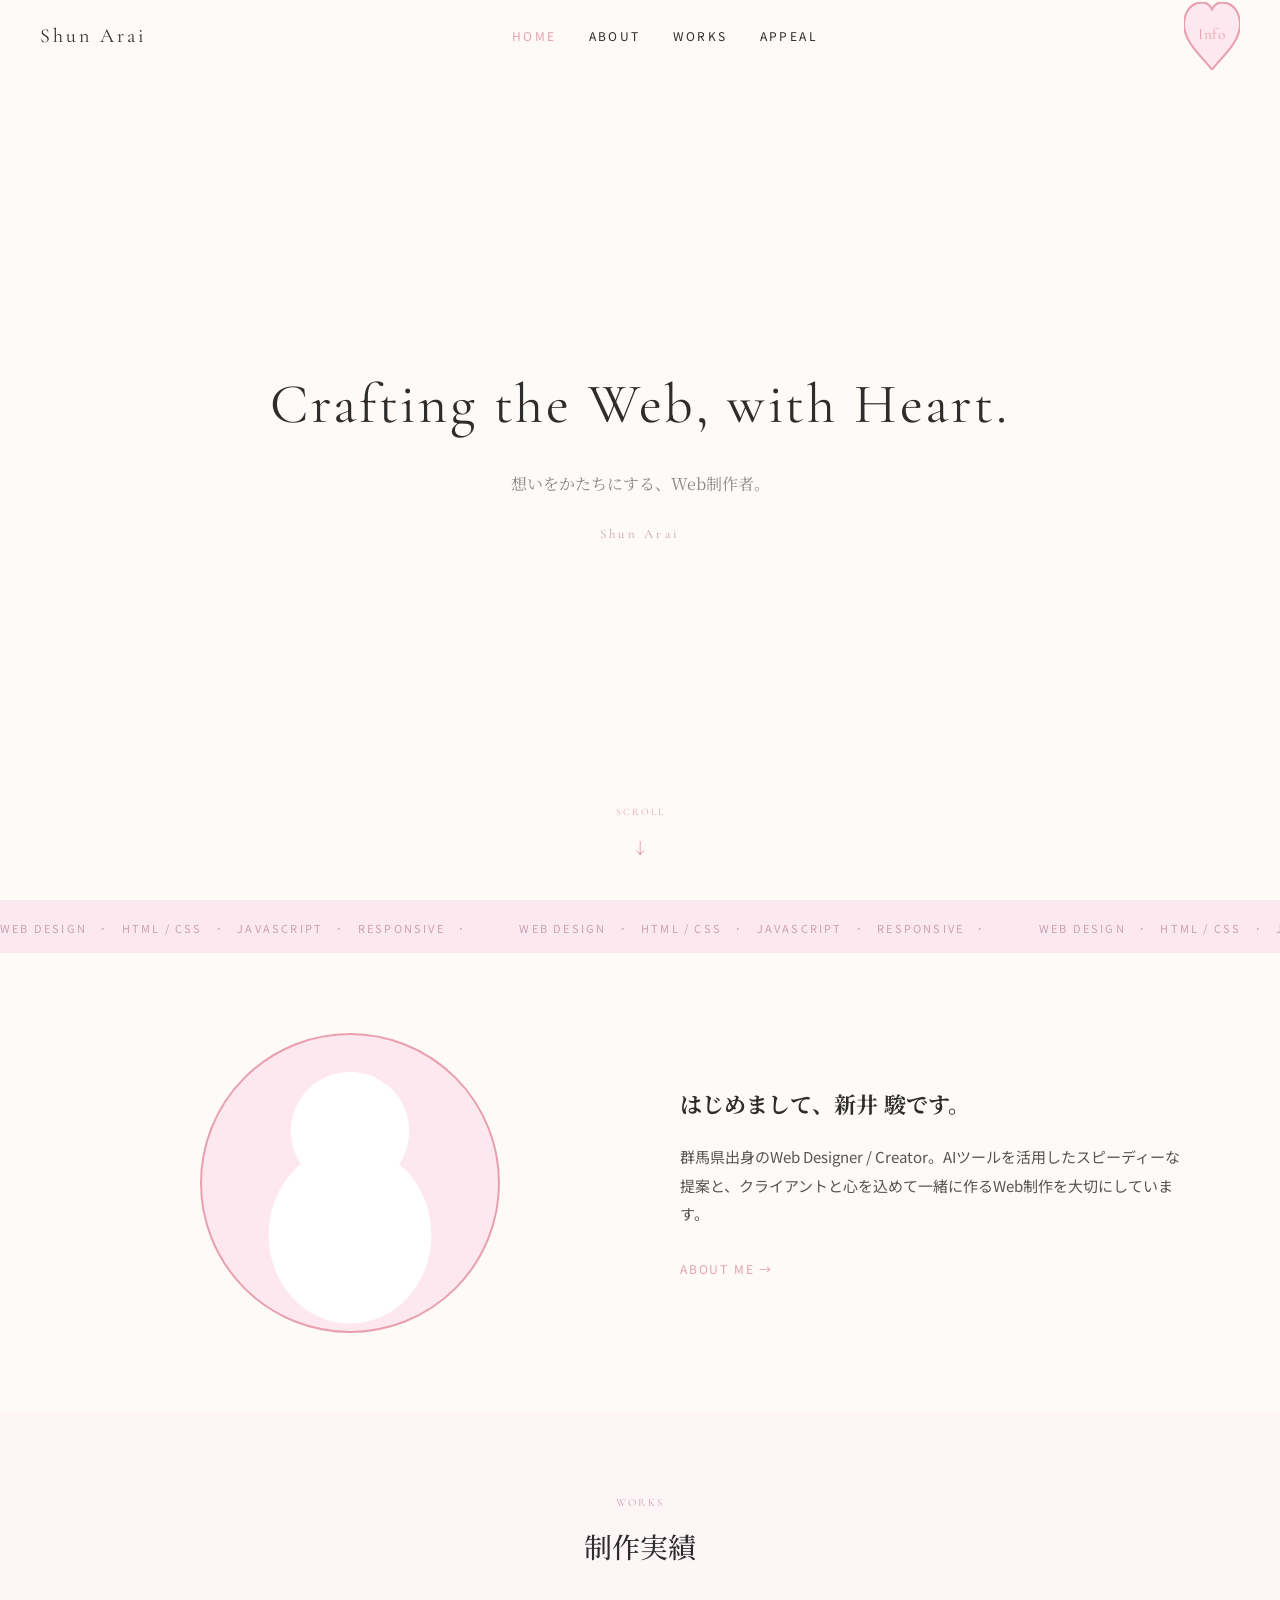
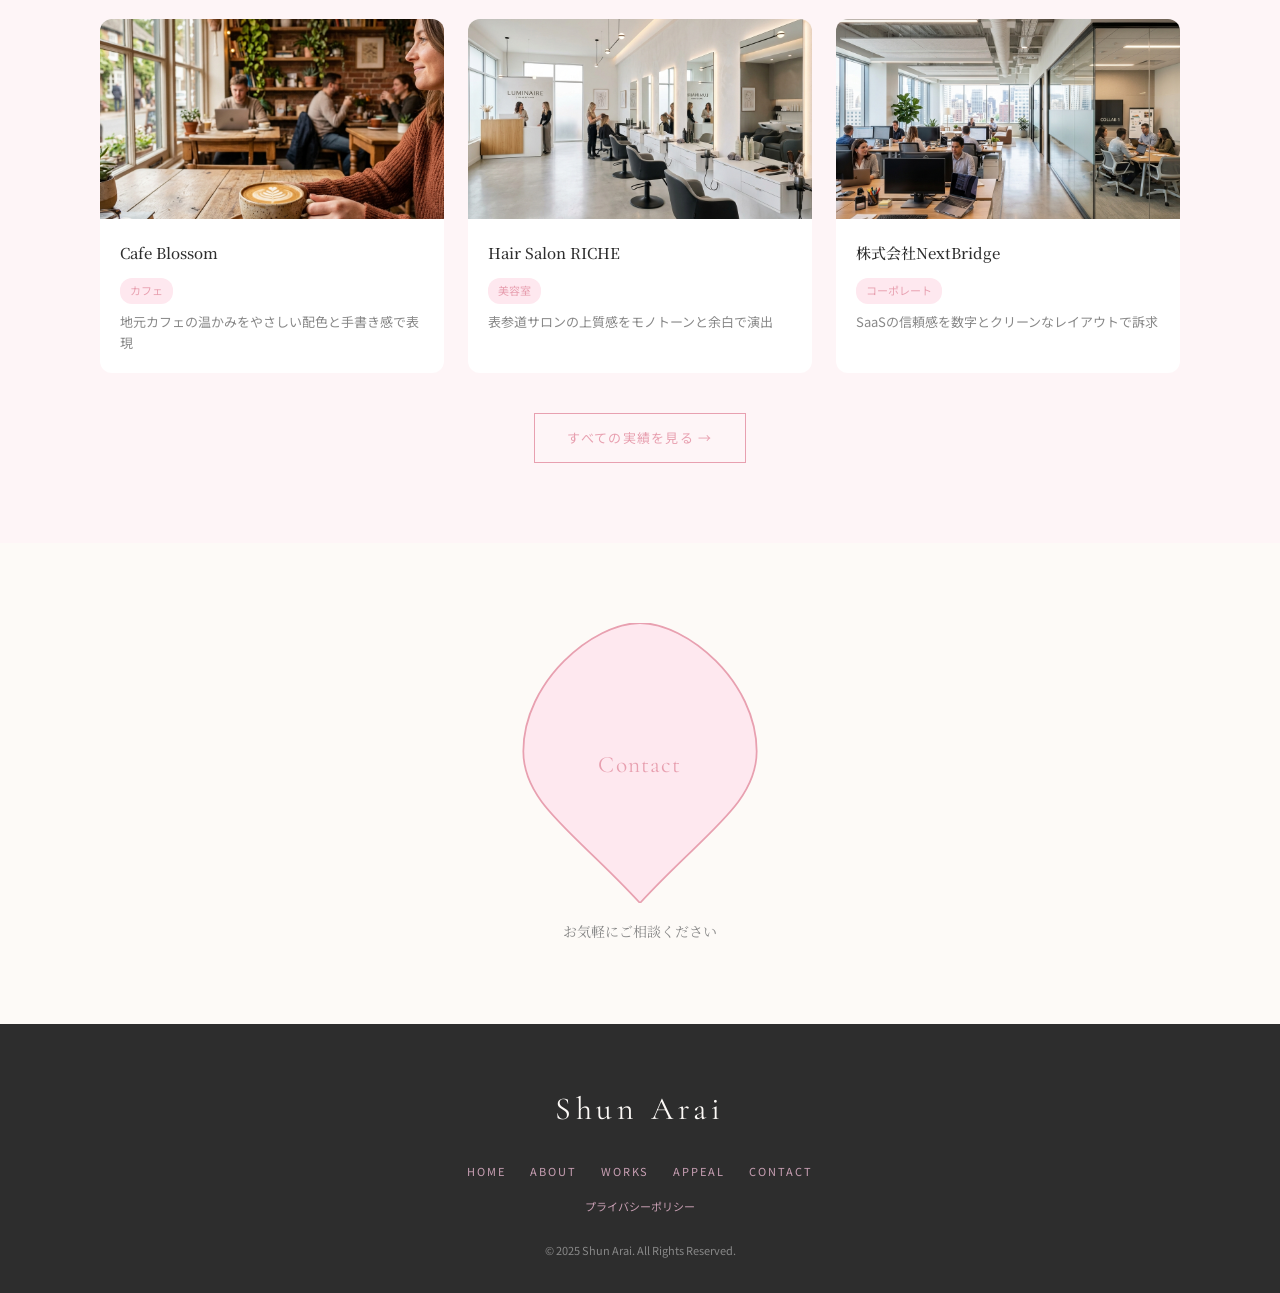
==== index.html @ b7d4d01d "Initial commit for Portfolio" ====
<!DOCTYPE html>
<html lang="ja">
<head>
  <meta charset="UTF-8">
  <meta name="viewport" content="width=device-width, initial-scale=1.0">
  <meta name="description" content="新井 駿（Shun Arai）のポートフォリオサイト。AIツールを活用したスピーディーなWeb制作で、想いをかたちにします。">
  <title>Shun Arai | Web Designer & Creator</title>
  <link rel="stylesheet" href="style.css">
</head>
<body>
  <!-- ページ遷移オーバーレイ -->
  <div class="page-transition-overlay" id="page-transition"></div>

  <!-- ========== ヘッダー ========== -->
  <header class="header" id="header">
    <a href="index.html" class="header-logo">Shun Arai</a>
    <nav class="header-nav">
      <a href="index.html" class="is-active">HOME</a>
      <a href="about.html">ABOUT</a>
      <a href="works.html">WORKS</a>
      <a href="appeal.html">APPEAL</a>
    </nav>
    <a href="contact.html" class="header-cta-petal" aria-label="お問い合わせ">
      <svg viewBox="0 0 40 48" xmlns="http://www.w3.org/2000/svg">
        <path class="petal-bg" d="M20 48 C12 38 0 28 0 16 C0 7 5 0 13 0 C16 0 18.5 2 20 5 C21.5 2 24 0 27 0 C35 0 40 7 40 16 C40 28 28 38 20 48Z" fill="#FEE8EF" stroke="#E8A0B0" stroke-width="1.5"/>
        <text class="petal-text" x="20" y="26" text-anchor="middle" font-family="'Cormorant Garamond', serif" font-size="11" fill="#E8A0B0" letter-spacing="0.5">Info</text>
      </svg>
    </a>
    <!-- SPハンバーガー -->
    <button class="hamburger" id="hamburger" aria-label="メニューを開く">
      <span></span><span></span><span></span>
    </button>
  </header>

  <!-- SPオーバーレイメニュー -->
  <div class="sp-menu" id="sp-menu">
    <a href="index.html" class="is-active">HOME</a>
    <a href="about.html">ABOUT</a>
    <a href="works.html">WORKS</a>
    <a href="appeal.html">APPEAL</a>
    <a href="contact.html">INFO</a>
  </div>

  <!-- ========== ヒーローセクション ========== -->
  <section class="hero hero--full bg-off-white" id="hero">
    <!-- 桜の花びら落下 -->
    <div class="sakura-container" data-petals="30"></div>

    <!-- メインコピー -->
    <h1 class="hero-main-title" style="font-family:var(--font-display);font-size:56px;font-weight:400;color:var(--text-main);letter-spacing:0.05em;z-index:2;">Crafting the Web, with Heart.</h1>
    <p style="font-family:var(--font-serif);font-size:16px;color:var(--text-muted);margin-top:16px;z-index:2;">想いをかたちにする、Web制作者。</p>
    <p style="font-family:var(--font-display);font-size:13px;letter-spacing:0.25em;color:var(--mauve);margin-top:24px;z-index:2;">Shun Arai</p>

    <!-- スクロールインジケーター（下矢印） -->
    <div class="scroll-indicator">
      <span class="scroll-text">SCROLL</span>
      <span>↓</span>
    </div>
  </section>

  <!-- ========== 横スクロールテキスト帯 ========== -->
  <div class="marquee">
    <div class="marquee-inner">
      <span>WEB DESIGN　･　HTML / CSS　･　JAVASCRIPT　･　RESPONSIVE　･　</span>
      <span>WEB DESIGN　･　HTML / CSS　･　JAVASCRIPT　･　RESPONSIVE　･　</span>
      <span>WEB DESIGN　･　HTML / CSS　･　JAVASCRIPT　･　RESPONSIVE　･　</span>
      <span>WEB DESIGN　･　HTML / CSS　･　JAVASCRIPT　･　RESPONSIVE　･　</span>
    </div>
  </div>

  <!-- ========== 自己紹介ダイジェスト ========== -->
  <section class="section bg-off-white" id="intro">
    <div class="container">
      <div class="intro-grid fade-in">
        <!-- 左：プロフィール写真プレースホルダー -->
        <div class="intro-photo">
          <div class="profile-photo profile-photo--large">
            <!-- ベイマックス風シルエットSVG（後で img に差し替え可能） -->
            <svg viewBox="0 0 200 200" xmlns="http://www.w3.org/2000/svg" aria-label="プロフィール写真プレースホルダー">
              <!-- 体（楕円） -->
              <ellipse cx="100" cy="135" rx="55" ry="60" fill="#fff"/>
              <!-- 頭（円） -->
              <circle cx="100" cy="65" r="40" fill="#fff"/>
            </svg>
          </div>
        </div>
        <!-- 右：テキスト -->
        <div class="intro-text">
          <h2 style="font-family:var(--font-serif);font-size:22px;color:var(--text-main);margin-bottom:20px;">はじめまして、新井 駿です。</h2>
          <p style="font-family:var(--font-sans);font-size:15px;line-height:1.9;color:var(--text-sub);margin-bottom:24px;">群馬県出身のWeb Designer / Creator。AIツールを活用したスピーディーな提案と、クライアントと心を込めて一緒に作るWeb制作を大切にしています。</p>
          <a href="about.html" class="text-link">ABOUT ME →</a>
        </div>
      </div>
    </div>
  </section>

  <!-- ========== 制作実績ダイジェスト ========== -->
  <section class="section bg-section" id="works-digest">
    <div class="container">
      <p class="section-label">WORKS</p>
      <h2 class="section-title">制作実績</h2>

      <div class="works-grid fade-in">
        <!-- カード1: Cafe Blossom -->
        <div class="card">
          <img src="images/works_cafe.jpg" alt="Cafe Blossom" class="card-thumbnail" loading="lazy">
          <div class="card-body">
            <h3 class="card-name">Cafe Blossom</h3>
            <span class="card-tag">カフェ</span>
            <p class="card-comment">地元カフェの温かみをやさしい配色と手書き感で表現</p>
          </div>
        </div>
        <!-- カード2: Hair Salon RICHE -->
        <div class="card">
          <img src="images/works_salon.jpg" alt="Hair Salon RICHE" class="card-thumbnail" loading="lazy">
          <div class="card-body">
            <h3 class="card-name">Hair Salon RICHE</h3>
            <span class="card-tag">美容室</span>
            <p class="card-comment">表参道サロンの上質感をモノトーンと余白で演出</p>
          </div>
        </div>
        <!-- カード3: NextBridge -->
        <div class="card">
          <img src="images/works_corporate.jpg" alt="株式会社NextBridge" class="card-thumbnail" loading="lazy">
          <div class="card-body">
            <h3 class="card-name">株式会社NextBridge</h3>
            <span class="card-tag">コーポレート</span>
            <p class="card-comment">SaaSの信頼感を数字とクリーンなレイアウトで訴求</p>
          </div>
        </div>
      </div>

      <div style="text-align:center;margin-top:40px;" class="fade-in">
        <a href="works.html" class="btn-outline">すべての実績を見る →</a>
      </div>
    </div>
  </section>

  <!-- ========== 桜CTAセクション ========== -->
  <section class="section bg-off-white" id="sakura-cta" style="position:relative;overflow:hidden;">
    <!-- 桜の花びら落下（薄め） -->
    <div class="sakura-container" data-petals="12" data-opacity="0.5"></div>

    <div class="container" style="display:flex;flex-direction:column;align-items:center;position:relative;z-index:2;">
      <div class="fade-in">
        <!-- 桜の花びら型SVGリンク -->
        <a href="contact.html" class="sakura-cta-link" id="sakura-cta-link">
          <svg class="sakura-cta-svg" viewBox="0 0 200 240" xmlns="http://www.w3.org/2000/svg">
            <!-- 花びら型背景 -->
            <path d="M100 0 C140 0 200 50 200 110 C200 155 155 180 100 240 C45 180 0 155 0 110 C0 50 60 0 100 0Z"
                  fill="#FEE8EF" stroke="#E8A0B0" stroke-width="1.5"/>
            <!-- テキスト -->
            <text x="100" y="128" text-anchor="middle" font-family="'Cormorant Garamond', serif" font-size="20" fill="#E8A0B0" letter-spacing="1">Contact</text>
          </svg>
        </a>
        <p style="font-family:var(--font-serif);font-size:14px;color:var(--text-muted);margin-top:16px;text-align:center;">お気軽にご相談ください</p>
      </div>
    </div>
  </section>

  <!-- ========== フッター ========== -->
  <footer class="footer">
    <p class="footer-logo">Shun Arai</p>
    <nav class="footer-nav">
      <a href="index.html">HOME</a>
      <a href="about.html">ABOUT</a>
      <a href="works.html">WORKS</a>
      <a href="appeal.html">APPEAL</a>
      <a href="contact.html">CONTACT</a>
    </nav>
    <p class="footer-privacy"><a href="privacy.html">プライバシーポリシー</a></p>
    <p class="footer-copy">© 2025 Shun Arai. All Rights Reserved.</p>
  </footer>

  <!-- SP固定お問い合わせボタン -->
  <a href="contact.html" class="sp-fixed-cta">お問い合わせ</a>

  <script src="script.js"></script>
</body>
</html>
---- style.css ----
/* ============================================
   Shun Arai Portfolio - Design System
   テーマ：春・桜 / やわらかく上品で誠実な印象
   ============================================ */

/* --- Google Fonts 読み込み --- */
@import url('https://fonts.googleapis.com/css2?family=Cormorant+Garamond:wght@400;500&family=Noto+Sans+JP:wght@300;400;500&family=Noto+Serif+JP:wght@400;500;600&display=swap');

/* --- CSS変数（カラーパレット・フォント・共通値） --- */
:root {
  /* メインカラー */
  --off-white: #FDFAF7;
  --sakura-pink: #E8A0B0;
  --mauve: #C9A0B4;
  --charcoal: #2D2D2D;
  --light-pink: #FCE8EF;
  /* サブカラー */
  --bg-section: #FEF5F7;
  --bg-badge: #FEE8EF;
  /* テキストカラー */
  --text-main: #2D2D2D;
  --text-sub: #555;
  --text-muted: #888;
  /* フォント */
  --font-display: 'Cormorant Garamond', serif;
  --font-serif: 'Noto Serif JP', serif;
  --font-sans: 'Noto Sans JP', sans-serif;
  /* レイアウト */
  --header-height-pc: 72px;
  --header-height-sp: 56px;
  --max-width: 1080px;
  --max-width-narrow: 800px;
}

/* --- リセット --- */
*, *::before, *::after {
  margin: 0;
  padding: 0;
  box-sizing: border-box;
}

html {
  scroll-behavior: smooth;
  -webkit-text-size-adjust: 100%;
}

body {
  font-family: var(--font-sans);
  background: var(--off-white);
  color: var(--text-main);
  line-height: 1.8;
  overflow-x: hidden;
  -webkit-font-smoothing: antialiased;
}

a {
  text-decoration: none;
  color: inherit;
  transition: color 0.2s;
}

ul, ol { list-style: none; }
img { max-width: 100%; height: auto; display: block; }
button, input, select, textarea {
  font-family: inherit;
  font-size: inherit;
  border: none;
  outline: none;
  background: none;
}
button { cursor: pointer; }

/* --- 共通レイアウト --- */
.container {
  width: 90%;
  max-width: var(--max-width);
  margin: 0 auto;
}

.container--narrow {
  width: 90%;
  max-width: var(--max-width-narrow);
  margin: 0 auto;
}

/* セクション共通パディング */
.section { padding: 80px 0; }

/* セクションラベル（英字小文字） */
.section-label {
  font-family: var(--font-display);
  font-size: 11px;
  letter-spacing: 0.2em;
  color: var(--mauve);
  text-align: center;
  text-transform: uppercase;
  margin-bottom: 8px;
}

/* セクション見出し */
.section-title {
  font-family: var(--font-serif);
  font-size: 28px;
  font-weight: 500;
  color: var(--text-main);
  text-align: center;
  margin-bottom: 48px;
}

/* セクション英字見出し（大きめ） */
.section-title-en {
  font-family: var(--font-display);
  font-size: 36px;
  font-weight: 400;
  color: var(--text-main);
  text-align: center;
  letter-spacing: 0.08em;
}

.section-title-sub {
  font-family: var(--font-serif);
  font-size: 13px;
  color: var(--mauve);
  text-align: center;
  margin-top: 8px;
  margin-bottom: 48px;
}

/* 背景色ユーティリティ */
.bg-off-white { background: var(--off-white); }
.bg-section { background: var(--bg-section); }
.bg-light-pink { background: var(--light-pink); }

/* ============================================
   ヘッダー
   ============================================ */
.header {
  position: fixed;
  top: 0;
  left: 0;
  width: 100%;
  height: var(--header-height-pc);
  z-index: 1000;
  display: flex;
  align-items: center;
  justify-content: space-between;
  padding: 0 40px;
  background: transparent;
  transition: background 0.4s ease;
}

/* スクロール時に背景色を付与 */
.header.is-scrolled {
  background: var(--off-white);
}

/* ロゴ */
.header-logo {
  font-family: var(--font-display);
  font-size: 20px;
  font-weight: 400;
  letter-spacing: 0.15em;
  color: var(--text-main);
}

/* PCナビゲーション */
.header-nav {
  display: flex;
  align-items: center;
  gap: 32px;
}

.header-nav a {
  font-size: 12px;
  letter-spacing: 0.2em;
  color: var(--text-main);
  text-transform: uppercase;
  transition: color 0.2s;
}

.header-nav a:hover {
  color: var(--sakura-pink);
}

/* 現在のページをピンクに */
.header-nav a.is-active {
  color: var(--sakura-pink);
}

/* お問い合わせボタン（ヘッダー内・桜花びら型） */
.header-cta-petal {
  display: flex;
  align-items: center;
  justify-content: center;
  width: 56px;
  height: 68px;
  animation: headerPetalFloat 3s ease-in-out infinite;
  transition: transform 0.3s cubic-bezier(.34, 1.56, .64, 1);
  flex-shrink: 0;
}

.header-cta-petal:hover {
  transform: scale(1.08);
}

.header-cta-petal svg {
  width: 100%;
  height: 100%;
}

.header-cta-petal .petal-bg {
  transition: fill 0.3s;
}

.header-cta-petal .petal-text {
  transition: fill 0.3s;
}

.header-cta-petal:hover .petal-bg {
  fill: #E8A0B0;
}

.header-cta-petal:hover .petal-text {
  fill: #fff;
}

@keyframes headerPetalFloat {
  0%, 100% { transform: translateY(0); }
  50% { transform: translateY(-1px); }
}

/* ハンバーガーボタン */
.hamburger {
  display: none;
  flex-direction: column;
  gap: 5px;
  width: 24px;
  background: none;
  border: none;
  cursor: pointer;
  z-index: 1100;
}

.hamburger span {
  display: block;
  width: 100%;
  height: 1.5px;
  background: var(--text-main);
  transition: transform 0.3s, opacity 0.3s;
}

/* ハンバーガーアクティブ時（×に変形） */
.hamburger.is-active span:nth-child(1) {
  transform: translateY(6.5px) rotate(45deg);
}
.hamburger.is-active span:nth-child(2) {
  opacity: 0;
}
.hamburger.is-active span:nth-child(3) {
  transform: translateY(-6.5px) rotate(-45deg);
}

/* SPオーバーレイメニュー */
.sp-menu {
  display: none;
  position: fixed;
  top: 0;
  left: 0;
  width: 100%;
  height: 100vh;
  background: rgba(253, 250, 247, 0.97);
  backdrop-filter: blur(8px);
  -webkit-backdrop-filter: blur(8px);
  z-index: 1050;
  flex-direction: column;
  align-items: center;
  justify-content: center;
  gap: 32px;
}

.sp-menu.is-open {
  display: flex;
}

.sp-menu a {
  font-family: var(--font-display);
  font-size: 24px;
  letter-spacing: 0.15em;
  color: var(--text-main);
  text-transform: uppercase;
}

.sp-menu a.is-active {
  color: var(--sakura-pink);
}

/* ============================================
   フッター
   ============================================ */
.footer {
  background: var(--charcoal);
  padding: 56px 0 32px;
  text-align: center;
}

.footer-logo {
  font-family: var(--font-display);
  font-size: 32px;
  font-weight: 400;
  color: var(--off-white);
  letter-spacing: 0.15em;
  margin-bottom: 24px;
}

.footer-nav {
  display: flex;
  justify-content: center;
  gap: 24px;
  flex-wrap: wrap;
  margin-bottom: 16px;
}

.footer-nav a {
  font-size: 11px;
  letter-spacing: 0.18em;
  color: var(--mauve);
  text-transform: uppercase;
  transition: color 0.2s;
}

.footer-nav a:hover {
  color: var(--sakura-pink);
}

.footer-privacy {
  font-size: 11px;
  color: var(--mauve);
  margin-bottom: 24px;
}

.footer-privacy a {
  color: var(--mauve);
  transition: color 0.2s;
}

.footer-privacy a:hover {
  color: var(--sakura-pink);
}

.footer-copy {
  font-size: 11px;
  color: var(--text-muted);
}

/* ============================================
   SP固定お問い合わせボタン
   ============================================ */
.sp-fixed-cta {
  display: none;
}

/* ============================================
   桜の花びら落下アニメーション
   ============================================ */
.sakura-container {
  position: absolute;
  top: 0;
  left: 0;
  width: 100%;
  height: 100%;
  overflow: hidden;
  pointer-events: none;
  z-index: 1;
}

.sakura-petal {
  position: absolute;
  top: -20px;
  opacity: 0;
  pointer-events: none;
  animation: sakuraFall linear infinite;
}

/* 花びら落下キーフレーム */
@keyframes sakuraFall {
  0% {
    opacity: 0;
    transform: translateY(-20px) translateX(0) rotate(0deg);
  }
  10% {
    opacity: var(--petal-opacity, 0.5);
  }
  90% {
    opacity: var(--petal-opacity, 0.5);
  }
  100% {
    opacity: 0;
    transform: translateY(calc(100vh + 20px)) translateX(var(--petal-drift, 40px)) rotate(var(--petal-rotate, 360deg));
  }
}

/* ============================================
   プロフィール写真プレースホルダー
   差し替えやすい構造：.profile-photo 内の SVG を img に置き換えるだけ
   ============================================ */
.profile-photo {
  width: 200px;
  height: 200px;
  border-radius: 50%;
  border: 2px solid var(--sakura-pink);
  overflow: hidden;
  background: var(--bg-badge);
  display: flex;
  align-items: center;
  justify-content: center;
  flex-shrink: 0;
}

.profile-photo--large {
  width: 300px;
  height: 300px;
}

.profile-photo img {
  width: 100%;
  height: 100%;
  object-fit: cover;
}

/* ============================================
   フェードインアニメーション
   ============================================ */
.fade-in {
  opacity: 0;
  transform: translateY(20px);
  transition: opacity 0.7s ease, transform 0.7s ease;
}

.fade-in.is-visible {
  opacity: 1;
  transform: translateY(0);
}

/* ============================================
   横スクロールテキスト帯（マーキー）
   ============================================ */
.marquee {
  background: var(--light-pink);
  padding: 12px 0;
  overflow: hidden;
  white-space: nowrap;
}

.marquee-inner {
  display: inline-flex;
  animation: marqueeScroll 20s linear infinite;
}

.marquee-inner span {
  font-size: 11px;
  letter-spacing: 0.2em;
  color: var(--mauve);
  padding-right: 40px;
}

@keyframes marqueeScroll {
  0% { transform: translateX(0); }
  100% { transform: translateX(-50%); }
}

/* ============================================
   ヒーローセクション共通
   ============================================ */
.hero {
  position: relative;
  display: flex;
  flex-direction: column;
  align-items: center;
  justify-content: center;
  text-align: center;
  overflow: hidden;
}

.hero--full { height: 100vh; }
.hero--medium { height: 40vh; min-height: 280px; }
.hero--small { height: 30vh; min-height: 220px; }

.hero-title {
  font-family: var(--font-display);
  font-size: 48px;
  font-weight: 400;
  color: var(--text-main);
  letter-spacing: 0.08em;
  z-index: 2;
}

.hero-subtitle {
  font-family: var(--font-serif);
  font-size: 13px;
  color: var(--mauve);
  margin-top: 8px;
  z-index: 2;
}

/* ============================================
   SCROLLインジケーター（テキスト＋下矢印）
   ============================================ */
.scroll-indicator {
  position: absolute;
  bottom: 32px;
  left: 50%;
  transform: translateX(-50%);
  z-index: 2;
  display: flex;
  flex-direction: column;
  align-items: center;
  gap: 4px;
  animation: scrollBounce 1.5s ease-in-out infinite;
}

.scroll-text {
  font-family: var(--font-display);
  font-size: 10px;
  letter-spacing: 0.2em;
  color: var(--sakura-pink);
}

.scroll-indicator span:last-child {
  font-family: var(--font-display);
  font-size: 24px;
  color: var(--sakura-pink);
}

@keyframes scrollBounce {
  0%, 100% { transform: translateX(-50%) translateY(0); }
  50% { transform: translateX(-50%) translateY(4px); }
}

/* ============================================
   カード共通
   ============================================ */
.card {
  background: #fff;
  border-radius: 12px;
  overflow: hidden;
  transition: transform 0.3s ease;
}

.card:hover {
  transform: translateY(-6px);
}

.card-thumbnail {
  width: 100%;
  height: 200px;
  object-fit: cover;
}

.card-body {
  padding: 20px;
}

.card-name {
  font-family: var(--font-serif);
  font-size: 15px;
  font-weight: 500;
  color: var(--text-main);
  margin-bottom: 8px;
}

.card-tag {
  display: inline-block;
  background: var(--bg-badge);
  color: var(--sakura-pink);
  font-size: 11px;
  padding: 3px 10px;
  border-radius: 12px;
  margin-bottom: 8px;
}

.card-comment {
  font-size: 13px;
  color: var(--text-muted);
  line-height: 1.6;
}

/* ============================================
   ボタン共通
   ============================================ */
.btn-outline {
  display: inline-block;
  border: 1px solid var(--sakura-pink);
  color: var(--sakura-pink);
  padding: 12px 32px;
  font-size: 13px;
  letter-spacing: 0.1em;
  transition: background 0.2s, color 0.2s;
  text-align: center;
}

.btn-outline:hover {
  background: var(--sakura-pink);
  color: #fff;
}

.btn-primary {
  display: inline-block;
  background: var(--sakura-pink);
  color: #fff;
  padding: 14px 32px;
  font-size: 15px;
  letter-spacing: 0.1em;
  border-radius: 6px;
  transition: background 0.2s;
  text-align: center;
  border: none;
  cursor: pointer;
  width: 100%;
}

.btn-primary:hover {
  background: #D48898;
}

/* ============================================
   フォーム共通
   ============================================ */
.form-group {
  margin-bottom: 24px;
}

.form-label {
  display: flex;
  align-items: center;
  gap: 8px;
  font-size: 13px;
  color: var(--text-sub);
  margin-bottom: 6px;
}

.form-required {
  background: var(--sakura-pink);
  color: #fff;
  font-size: 10px;
  padding: 2px 8px;
  border-radius: 10px;
}

.form-input,
.form-select,
.form-textarea {
  width: 100%;
  border: 1px solid #E8C5D0;
  border-radius: 6px;
  padding: 12px 16px;
  font-size: 15px;
  color: var(--text-main);
  background: #fff;
  transition: border-color 0.2s;
}

.form-input:focus,
.form-select:focus,
.form-textarea:focus {
  border-color: var(--sakura-pink);
  box-shadow: 0 0 0 3px rgba(232, 160, 176, 0.15);
}

.form-error {
  font-size: 12px;
  color: #E05070;
  margin-top: 4px;
  display: none;
}

.form-error.is-visible {
  display: block;
}

/* ============================================
   テキストリンク
   ============================================ */
.text-link {
  font-size: 12px;
  letter-spacing: 0.15em;
  color: var(--sakura-pink);
  transition: opacity 0.2s;
}

.text-link:hover {
  text-decoration: underline;
}

/* ============================================
   送信完了ダイアログ
   ============================================ */
.dialog-overlay {
  display: none;
  position: fixed;
  top: 0;
  left: 0;
  width: 100%;
  height: 100%;
  background: rgba(45, 45, 45, 0.5);
  z-index: 2000;
  align-items: center;
  justify-content: center;
}

.dialog-overlay.is-open {
  display: flex;
}

.dialog {
  background: #fff;
  border-radius: 12px;
  padding: 40px 32px;
  max-width: 420px;
  width: 90%;
  text-align: center;
}

.dialog-title {
  font-family: var(--font-serif);
  font-size: 18px;
  color: var(--text-main);
  margin-bottom: 16px;
}

.dialog-text {
  font-size: 14px;
  color: var(--text-sub);
  line-height: 1.8;
  margin-bottom: 24px;
}

.dialog-close {
  display: inline-block;
  border: 1px solid var(--sakura-pink);
  color: var(--sakura-pink);
  padding: 10px 32px;
  font-size: 13px;
  border-radius: 6px;
  cursor: pointer;
  transition: background 0.2s, color 0.2s;
}

.dialog-close:hover {
  background: var(--sakura-pink);
  color: #fff;
}

/* ============================================
   index.html - 自己紹介ダイジェスト
   ============================================ */
.intro-grid {
  display: grid;
  grid-template-columns: 1fr 1fr;
  gap: 80px;
  align-items: center;
}

.intro-photo {
  display: flex;
  justify-content: center;
}

/* ============================================
   index.html - 制作実績グリッド
   ============================================ */
.works-grid {
  display: grid;
  grid-template-columns: repeat(3, 1fr);
  gap: 24px;
}

/* ============================================
   index.html - 桜CTAリンク
   ============================================ */
.sakura-cta-link {
  display: block;
  transition: transform 0.35s cubic-bezier(.34, 1.56, .64, 1);
}

.sakura-cta-link:hover {
  transform: scale(1.06);
}

.sakura-cta-svg {
  width: 240px;
  height: 280px;
  display: block;
  margin: 0 auto;
}

/* ============================================
   about.html - ストーリー章
   ============================================ */
.story-chapter {
  margin-bottom: 40px;
}

.story-title {
  display: flex;
  align-items: baseline;
  gap: 12px;
  border-left: 2px solid var(--sakura-pink);
  padding-left: 16px;
  margin-bottom: 16px;
}

.story-title-en {
  font-family: var(--font-display);
  font-size: 18px;
  color: var(--sakura-pink);
}

.story-title-jp {
  font-family: var(--font-serif);
  font-size: 18px;
  color: var(--text-main);
}

.story-text {
  font-family: var(--font-sans);
  font-size: 15px;
  line-height: 2.0;
  color: var(--text-sub);
  padding-left: 18px;
}

/* ============================================
   about.html - スキルカード
   ============================================ */
.skill-grid {
  display: grid;
  grid-template-columns: repeat(3, 1fr);
  gap: 24px;
}

.skill-card {
  background: #fff;
  border-radius: 12px;
  padding: 24px;
  border: 1px solid var(--bg-badge);
}

.skill-name {
  font-family: var(--font-serif);
  font-size: 18px;
  font-weight: 500;
  color: var(--text-main);
  margin-bottom: 8px;
}

.skill-desc {
  font-size: 13px;
  color: var(--text-sub);
  margin-bottom: 16px;
  line-height: 1.6;
}

/* スキルレベルドット */
.skill-dots {
  display: flex;
  gap: 6px;
  margin-bottom: 8px;
}

/* 桜花びら1枚型スキルインジケーター（sakura3の花びらを忠実に再現） */
.skill-sakura {
  width: 20px;
  height: 24px;
  display: inline-block;
  transform: rotate(15deg);
  /* 花びらアウトライン（白抜き） */
  background-image: url("data:image/svg+xml,%3Csvg viewBox='0 0 40 48' xmlns='http://www.w3.org/2000/svg'%3E%3Cpath d='M20 48 C12 38 0 28 0 16 C0 7 5 0 13 0 C16 0 18.5 2 20 5 C21.5 2 24 0 27 0 C35 0 40 7 40 16 C40 28 28 38 20 48Z' fill='none' stroke='%23E8A0B0' stroke-width='2' stroke-linecap='round' stroke-linejoin='round'/%3E%3C/svg%3E");
  background-size: contain;
  background-repeat: no-repeat;
}

/* 色あり（ピンク塗り） */
.skill-sakura.is-filled {
  background-image: url("data:image/svg+xml,%3Csvg viewBox='0 0 40 48' xmlns='http://www.w3.org/2000/svg'%3E%3Cpath d='M20 48 C12 38 0 28 0 16 C0 7 5 0 13 0 C16 0 18.5 2 20 5 C21.5 2 24 0 27 0 C35 0 40 7 40 16 C40 28 28 38 20 48Z' fill='%23E8A0B0' stroke='%23D4738B' stroke-width='1' stroke-linecap='round' stroke-linejoin='round'/%3E%3C/svg%3E");
}

/* 学習中バッジ */
.skill-badge {
  display: inline-block;
  background: var(--bg-badge);
  color: var(--sakura-pink);
  font-size: 10px;
  padding: 2px 8px;
  border-radius: 10px;
}

/* ============================================
   about.html - 使用ツールタグ
   ============================================ */
.tools-list {
  display: flex;
  flex-wrap: wrap;
  justify-content: center;
  gap: 12px;
}

.tool-tag {
  border: 1px solid var(--sakura-pink);
  color: var(--sakura-pink);
  padding: 6px 18px;
  border-radius: 12px;
  font-size: 12px;
  letter-spacing: 0.1em;
}

/* ============================================
   works.html - 桜花びらカード
   ============================================ */
/* 段組みレイアウト */
.petal-row {
  display: flex;
  justify-content: center;
  gap: 40px;
  margin-bottom: 48px;
}

.petal-row--3 { gap: 32px; }
.petal-row--2 { gap: 48px; }

/* 個々のカード */
.petal-item {
  display: flex;
  flex-direction: column;
  align-items: center;
  /* ふわふわ揺れアニメーション */
  animation: petalFloat 4s ease-in-out infinite;
}

.petal-item:nth-child(2) { animation-delay: 0.8s; }
.petal-item:nth-child(3) { animation-delay: 1.6s; }

@keyframes petalFloat {
  0%, 100% { transform: translateY(0); }
  50% { transform: translateY(-2px); }
}

/* カードリンク */
.petal-card {
  display: block;
  position: relative;
}

/* 画像ラッパー（clipPathで花びら型に切り抜き） */
.petal-image-wrap {
  position: relative;
  width: 220px;
  height: 260px;
  transition: transform 0.35s cubic-bezier(.34, 1.56, .64, 1);
}

.petal-card:hover .petal-image-wrap {
  transform: translateY(-10px) scale(1.04);
}

/* 画像をclipPathで花びら型に */
.petal-image {
  width: 100%;
  height: 100%;
  object-fit: cover;
  clip-path: url(#petal-clip);
}

/* 花びらのアウトラインSVG */
.petal-outline {
  position: absolute;
  top: 0;
  left: 0;
  width: 100%;
  height: 100%;
  pointer-events: none;
}

/* ホバーオーバーレイ */
.petal-overlay {
  position: absolute;
  top: 0;
  left: 0;
  width: 100%;
  height: 100%;
  clip-path: url(#petal-clip);
  background: rgba(232, 160, 176, 0.25);
  display: flex;
  align-items: center;
  justify-content: center;
  opacity: 0;
  transition: opacity 0.3s;
}

.petal-overlay span {
  color: #fff;
  font-size: 12px;
  letter-spacing: 0.15em;
  font-family: var(--font-display);
}

.petal-card:hover .petal-overlay {
  opacity: 1;
}

/* 花びら下の情報 */
.petal-info {
  text-align: center;
  margin-top: 16px;
}

.petal-name {
  font-family: var(--font-serif);
  font-size: 15px;
  font-weight: 500;
  color: var(--text-main);
  margin-bottom: 6px;
}

.petal-tag {
  display: inline-block;
  background: var(--bg-badge);
  color: var(--sakura-pink);
  font-size: 10px;
  padding: 3px 12px;
  border-radius: 12px;
  margin-bottom: 4px;
}

.petal-comment {
  font-family: var(--font-sans);
  font-size: 12px;
  color: var(--text-muted);
  margin-top: 4px;
}
/* ============================================
   appeal.html - 強み（左右交互レイアウト）
   ============================================ */
.strength-item {
  display: grid;
  grid-template-columns: 1fr 1fr;
  gap: 60px;
  align-items: center;
  padding: 60px 0;
  border-bottom: 1px solid var(--bg-badge);
}

.strength-item:last-child {
  border-bottom: none;
}

/* 偶数番目は写真左・テキスト右（reverseクラスで制御） */
.strength-item--reverse .strength-photo {
  order: -1;
}

.strength-number {
  font-family: var(--font-display);
  font-size: 36px;
  font-weight: 400;
  color: var(--sakura-pink);
  margin-bottom: 8px;
}

.strength-number-en {
  font-size: 36px;
}

.strength-name {
  font-family: var(--font-serif);
  font-size: 18px;
  color: var(--text-main);
  margin-bottom: 16px;
}

.strength-desc {
  font-family: var(--font-sans);
  font-size: 15px;
  line-height: 2.0;
  color: var(--text-sub);
}

.strength-photo img {
  width: 100%;
  height: 280px;
  object-fit: cover;
  border-radius: 8px;
}

/* ============================================
   appeal.html - 安心材料カード
   ============================================ */
.assurance-heading {
  font-family: var(--font-serif);
  font-size: 20px;
  text-align: center;
  color: var(--text-main);
  margin-bottom: 48px;
}

.assurance-grid {
  display: grid;
  grid-template-columns: repeat(3, 1fr);
  gap: 24px;
}

.assurance-card {
  background: #fff;
  border-radius: 12px;
  padding: 28px;
  border: 1px solid var(--bg-badge);
}

.assurance-card-title {
  font-family: var(--font-serif);
  font-size: 16px;
  font-weight: 500;
  color: var(--text-main);
  margin-bottom: 12px;
}

.assurance-card-text {
  font-size: 14px;
  color: var(--text-sub);
  line-height: 1.8;
}

/* ============================================
   contact.html - ヒーロー小さな桜飾り
   ============================================ */
.contact-petal-mini {
  animation: contactMiniFloat 4s ease-in-out infinite;
}

@keyframes contactMiniFloat {
  0%, 100% { transform: translateY(0); }
  50% { transform: translateY(-2px); }
}

/* ============================================
   privacy.html - ポリシー本文
   ============================================ */
.privacy-block {
  margin-bottom: 40px;
}

.privacy-heading {
  font-family: var(--font-serif);
  font-size: 18px;
  font-weight: 500;
  color: var(--text-main);
  border-left: 2px solid var(--sakura-pink);
  padding-left: 12px;
  margin-bottom: 12px;
}

.privacy-text {
  font-family: var(--font-sans);
  font-size: 14px;
  line-height: 2.0;
  color: var(--text-sub);
}

.privacy-list {
  padding-left: 24px;
  margin-top: 8px;
}

.privacy-list li {
  font-size: 14px;
  color: var(--text-sub);
  line-height: 2.0;
  list-style: disc;
}

/* ============================================
   ページ遷移オーバーレイ
   ============================================ */
/* オーバーレイ本体（薄ピンク背景・通常時は非表示） */
.page-transition-overlay {
  position: fixed;
  inset: 0;
  z-index: 9999;
  background: #FCE8EF;
  opacity: 0;
  pointer-events: none;
  transition: opacity 0.3s ease;
  display: flex;
  align-items: center;
  justify-content: center;
  overflow: hidden;
}

/* フェードイン状態 */
.page-transition-overlay.is-active {
  opacity: 1;
  pointer-events: all;
}

/* 桜花全体のコンテナ（5枚の花びらを格納） */
.transition-sakura {
  position: relative;
  width: 120px;
  height: 120px;
  opacity: 0;
  transform: scale(0.3) rotate(0deg);
}

/* 回転アニメーション発動 */
.transition-sakura.is-spinning {
  animation: sakuraSpin 1.5s ease-in-out forwards;
}

@keyframes sakuraSpin {
  0% {
    opacity: 1;
    transform: scale(0.3) rotate(0deg);
  }
  50% {
    opacity: 1;
    transform: scale(1.2) rotate(180deg);
  }
  80% {
    opacity: 0.8;
    transform: scale(1.0) rotate(400deg);
  }
  100% {
    opacity: 0;
    transform: scale(0.1) rotate(540deg);
  }
}

/* 各花びら（5枚を72°ずつ配置） */
.transition-sakura-petal {
  position: absolute;
  top: 50%;
  left: 50%;
  transform-origin: center bottom;
}

/* ============================================
   レスポンシブ（768px以下）
   ============================================ */
@media (max-width: 768px) {
  /* ヘッダー */
  .header {
    height: var(--header-height-sp);
    padding: 0 20px;
  }
  .header-nav,
  .header-cta-petal {
    display: none;
  }
  .hamburger {
    display: flex;
  }

  /* SP固定ボタン表示 */
  .sp-fixed-cta {
    display: flex;
    position: fixed;
    bottom: 0;
    left: 0;
    width: 100%;
    height: 52px;
    background: var(--sakura-pink);
    color: #fff;
    font-size: 13px;
    letter-spacing: 0.1em;
    align-items: center;
    justify-content: center;
    z-index: 999;
  }

  /* セクション */
  .section { padding: 56px 0; }
  .section-title { font-size: 24px; margin-bottom: 32px; }
  .section-title-en { font-size: 28px; }

  /* ヒーロー */
  .hero-title { font-size: 36px; }
  .hero-main-title { font-size: 32px !important; }

  /* 自己紹介ダイジェスト SP */
  .intro-grid {
    grid-template-columns: 1fr;
    gap: 32px;
  }
  .intro-photo { order: -1; }
  .profile-photo--large {
    width: 200px;
    height: 200px;
  }

  /* 制作実績グリッド SP */
  .works-grid {
    grid-template-columns: 1fr;
    gap: 20px;
  }

  /* 桜CTA SP */
  .sakura-cta-svg {
    width: 180px;
    height: 210px;
  }

  /* スキルグリッド SP */
  .skill-grid {
    grid-template-columns: 1fr;
    gap: 16px;
  }

  /* 花びらカード SP */
  .petal-row {
    flex-direction: column;
    align-items: center;
    gap: 32px;
  }
  .petal-image-wrap {
    width: 180px;
    height: 210px;
  }

  /* 強み SP（縦並び） */
  .strength-item {
    grid-template-columns: 1fr;
    gap: 24px;
    padding: 40px 0;
  }
  .strength-item--reverse .strength-photo {
    order: 0;
  }
  .strength-number { font-size: 28px; }
  .strength-number-en { font-size: 28px; }
  .strength-photo img { height: 200px; }

  /* 安心材料 SP */
  .assurance-grid {
    grid-template-columns: 1fr;
    gap: 16px;
  }
  .assurance-heading { font-size: 18px; }

  /* フッター SP固定ボタン分の余白 */
  .footer { padding-bottom: 84px; }
}
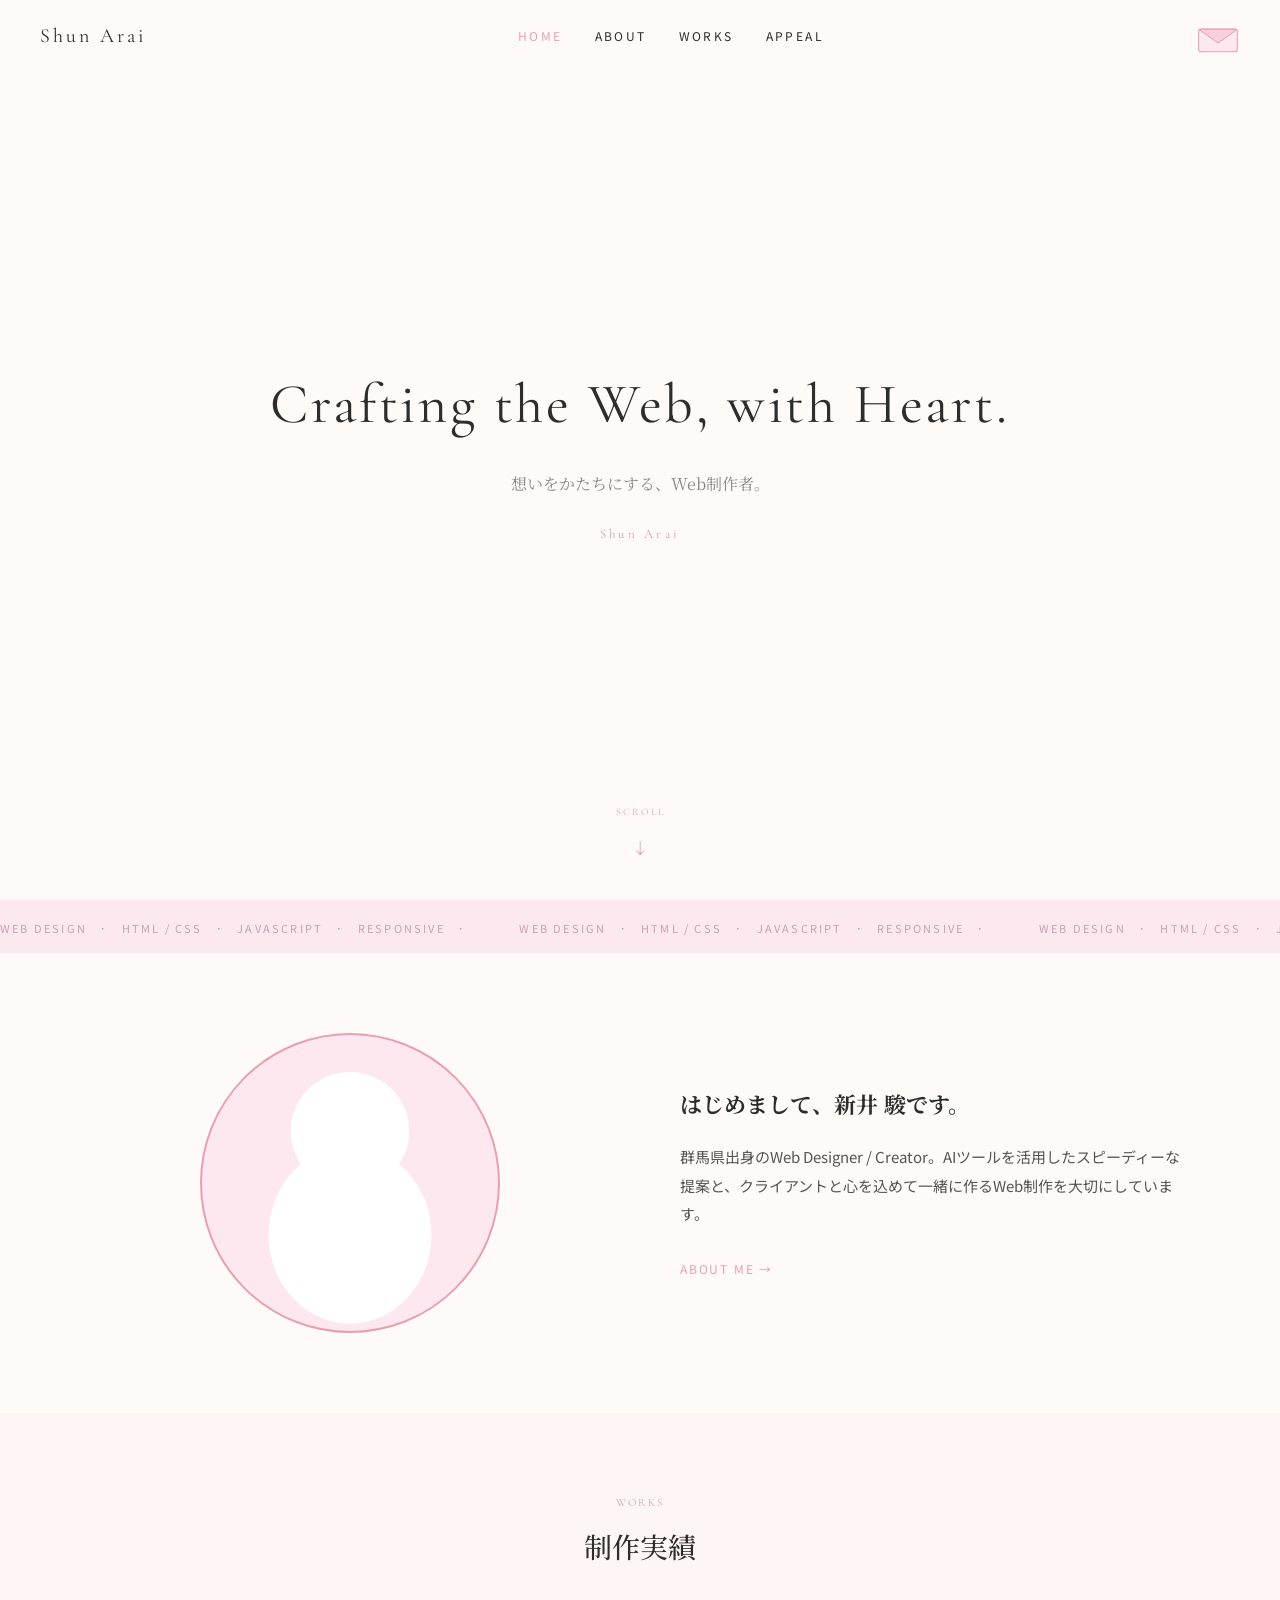
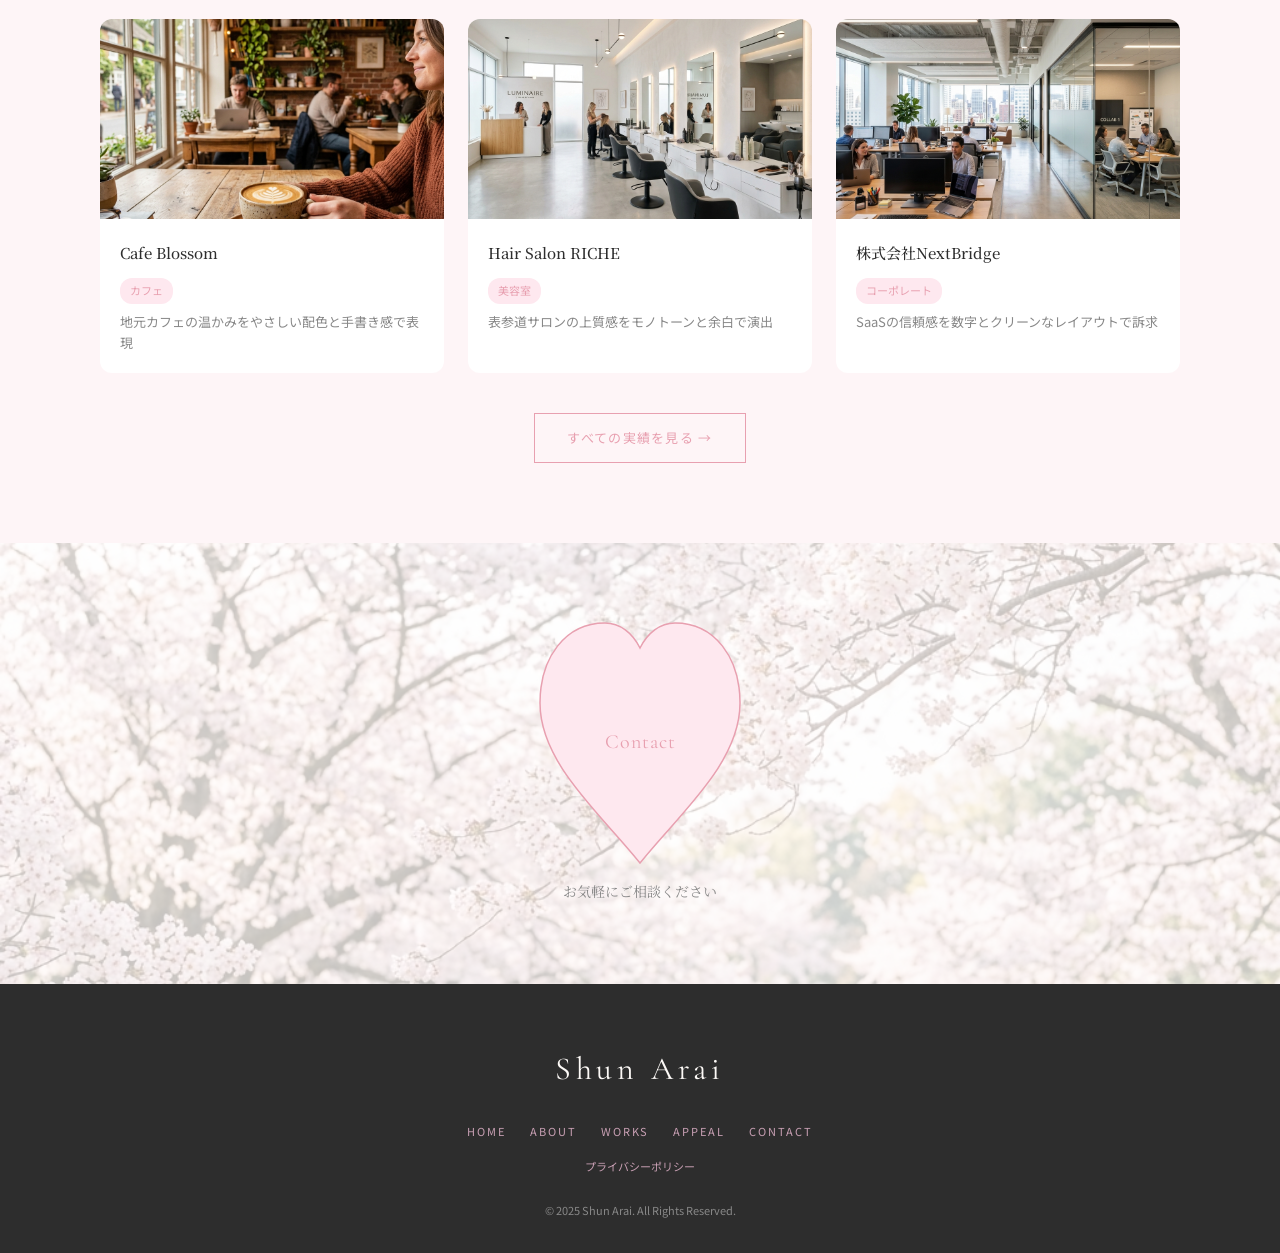
==== commit 697b0f53: "仕様の変更" ====
--- a/index.html
+++ b/index.html
@@ -4,7 +4,8 @@
   <meta charset="UTF-8">
   <meta name="viewport" content="width=device-width, initial-scale=1.0">
   <meta name="description" content="新井 駿（Shun Arai）のポートフォリオサイト。AIツールを活用したスピーディーなWeb制作で、想いをかたちにします。">
-  <title>Shun Arai | Web Designer & Creator</title>
+  <title>新井 駿 | Web制作者のポートフォリオ</title>
+  <link rel="icon" type="image/svg+xml" href="data:image/svg+xml,%3Csvg viewBox='0 0 40 48' xmlns='http://www.w3.org/2000/svg'%3E%3Cpath d='M20 48 C12 38 0 28 0 16 C0 7 5 0 13 0 C16 0 18.5 2 20 5 C21.5 2 24 0 27 0 C35 0 40 7 40 16 C40 28 28 38 20 48Z' fill='%23E8A0B0'/%3E%3C/svg%3E">
   <link rel="stylesheet" href="style.css">
 </head>
 <body>
@@ -21,9 +22,17 @@
       <a href="appeal.html">APPEAL</a>
     </nav>
     <a href="contact.html" class="header-cta-petal" aria-label="お問い合わせ">
-      <svg viewBox="0 0 40 48" xmlns="http://www.w3.org/2000/svg">
-        <path class="petal-bg" d="M20 48 C12 38 0 28 0 16 C0 7 5 0 13 0 C16 0 18.5 2 20 5 C21.5 2 24 0 27 0 C35 0 40 7 40 16 C40 28 28 38 20 48Z" fill="#FEE8EF" stroke="#E8A0B0" stroke-width="1.5"/>
-        <text class="petal-text" x="20" y="26" text-anchor="middle" font-family="'Cormorant Garamond', serif" font-size="11" fill="#E8A0B0" letter-spacing="0.5">Info</text>
+      <svg viewBox="0 0 50 40" xmlns="http://www.w3.org/2000/svg">
+        <!-- 手紙（一番奥・通常時は封筒の裏に隠れている） -->
+        <rect class="env-letter" x="11" y="14" width="28" height="18" rx="2" fill="#fff" stroke="#E8A0B0" stroke-width="0.8"/>
+        <line class="env-letter" x1="15" y1="20" x2="35" y2="20" stroke="#E8A0B0" stroke-width="0.6" opacity="0.4"/>
+        <line class="env-letter" x1="15" y1="24" x2="31" y2="24" stroke="#E8A0B0" stroke-width="0.6" opacity="0.4"/>
+        <!-- 封筒本体（手紙を覆い隠す） -->
+        <rect x="3" y="12" width="44" height="26" rx="3" fill="#FEE8EF" stroke="#E8A0B0" stroke-width="1.2"/>
+        <!-- 封筒フタの固定輪郭（常に表示） -->
+        <path d="M3.5,12.5 L46.5,12.5 L25,28Z" fill="none" stroke="#E8A0B0" stroke-width="1" stroke-linejoin="round"/>
+        <!-- 封筒フタ（ホバーで上に開く） -->
+        <path class="env-flap" d="M3.5,12.5 L46.5,12.5 L25,28Z" fill="#F8D0DC" stroke="#E8A0B0" stroke-width="1" stroke-linejoin="round"/>
       </svg>
     </a>
     <!-- SPハンバーガー -->
@@ -137,7 +146,9 @@
   </section>
 
   <!-- ========== 桜CTAセクション ========== -->
-  <section class="section bg-off-white" id="sakura-cta" style="position:relative;overflow:hidden;">
+  <section class="section bg-off-white" id="sakura-cta" style="position:relative;overflow:hidden;background-image:url('images/sakura_bg.png');background-size:cover;background-position:center;">
+    <!-- 背景を薄くするオーバーレイ -->
+    <div style="position:absolute;inset:0;background:rgba(255,255,255,0.75);z-index:1;"></div>
     <!-- 桜の花びら落下（薄め） -->
     <div class="sakura-container" data-petals="12" data-opacity="0.5"></div>
 
@@ -146,11 +157,11 @@
         <!-- 桜の花びら型SVGリンク -->
         <a href="contact.html" class="sakura-cta-link" id="sakura-cta-link">
           <svg class="sakura-cta-svg" viewBox="0 0 200 240" xmlns="http://www.w3.org/2000/svg">
-            <!-- 花びら型背景 -->
-            <path d="M100 0 C140 0 200 50 200 110 C200 155 155 180 100 240 C45 180 0 155 0 110 C0 50 60 0 100 0Z"
+            <!-- 花びら型背景（落下花びらと同じ形） -->
+            <path d="M100 240 C60 190 0 140 0 80 C0 35 25 0 65 0 C80 0 92.5 10 100 25 C107.5 10 120 0 135 0 C175 0 200 35 200 80 C200 140 140 190 100 240Z"
                   fill="#FEE8EF" stroke="#E8A0B0" stroke-width="1.5"/>
             <!-- テキスト -->
-            <text x="100" y="128" text-anchor="middle" font-family="'Cormorant Garamond', serif" font-size="20" fill="#E8A0B0" letter-spacing="1">Contact</text>
+            <text x="100" y="125" text-anchor="middle" font-family="'Cormorant Garamond', serif" font-size="20" fill="#E8A0B0" letter-spacing="1">Contact</text>
           </svg>
         </a>
         <p style="font-family:var(--font-serif);font-size:14px;color:var(--text-muted);margin-top:16px;text-align:center;">お気軽にご相談ください</p>
--- a/style.css
+++ b/style.css
@@ -187,46 +187,40 @@
   color: var(--sakura-pink);
 }
 
-/* お問い合わせボタン（ヘッダー内・桜花びら型） */
+/* お問い合わせボタン（ヘッダー内・封筒型） */
 .header-cta-petal {
   display: flex;
   align-items: center;
   justify-content: center;
-  width: 56px;
-  height: 68px;
-  animation: headerPetalFloat 3s ease-in-out infinite;
-  transition: transform 0.3s cubic-bezier(.34, 1.56, .64, 1);
+  width: 44px;
+  height: 36px;
   flex-shrink: 0;
-}
-
-.header-cta-petal:hover {
-  transform: scale(1.08);
+  text-decoration: none;
 }
 
 .header-cta-petal svg {
   width: 100%;
   height: 100%;
-}
-
-.header-cta-petal .petal-bg {
-  transition: fill 0.3s;
-}
-
-.header-cta-petal .petal-text {
-  transition: fill 0.3s;
-}
-
-.header-cta-petal:hover .petal-bg {
-  fill: #E8A0B0;
-}
-
-.header-cta-petal:hover .petal-text {
-  fill: #fff;
-}
-
-@keyframes headerPetalFloat {
-  0%, 100% { transform: translateY(0); }
-  50% { transform: translateY(-1px); }
+  overflow: visible;
+}
+
+/* 手紙（ホバーで上に飛び出す） */
+.env-letter {
+  transition: transform 0.4s cubic-bezier(.34, 1.56, .64, 1);
+}
+
+/* 封筒フタ（閉じた状態＝下向き、ホバーで上に開く） */
+.env-flap {
+  transition: transform 0.35s ease;
+  transform-origin: 25px 12px;
+}
+
+.header-cta-petal:hover .env-letter {
+  transform: translateY(-8px);
+}
+
+.header-cta-petal:hover .env-flap {
+  transform: rotateX(180deg);
 }
 
 /* ハンバーガーボタン */
@@ -787,10 +781,11 @@
 }
 
 .sakura-cta-svg {
-  width: 240px;
-  height: 280px;
+  width: 200px;
+  height: 240px;
   display: block;
   margin: 0 auto;
+  overflow: visible;
 }
 
 /* ============================================
@@ -838,6 +833,13 @@
   gap: 24px;
 }
 
+/* 2列中央揃え（GitHub・Vercel行） */
+.skill-grid--2col {
+  grid-template-columns: repeat(2, 1fr);
+  max-width: 66%;
+  margin: 24px auto 0;
+}
+
 .skill-card {
   background: #fff;
   border-radius: 12px;
@@ -869,10 +871,11 @@
 
 /* 桜花びら1枚型スキルインジケーター（sakura3の花びらを忠実に再現） */
 .skill-sakura {
-  width: 20px;
-  height: 24px;
+  width: 14px;
+  height: 17px;
   display: inline-block;
   transform: rotate(15deg);
+  overflow: visible;
   /* 花びらアウトライン（白抜き） */
   background-image: url("data:image/svg+xml,%3Csvg viewBox='0 0 40 48' xmlns='http://www.w3.org/2000/svg'%3E%3Cpath d='M20 48 C12 38 0 28 0 16 C0 7 5 0 13 0 C16 0 18.5 2 20 5 C21.5 2 24 0 27 0 C35 0 40 7 40 16 C40 28 28 38 20 48Z' fill='none' stroke='%23E8A0B0' stroke-width='2' stroke-linecap='round' stroke-linejoin='round'/%3E%3C/svg%3E");
   background-size: contain;
@@ -1314,6 +1317,11 @@
     gap: 16px;
   }
 
+  .skill-grid--2col {
+    max-width: 100%;
+    margin-top: 16px;
+  }
+
   /* 花びらカード SP */
   .petal-row {
     flex-direction: column;
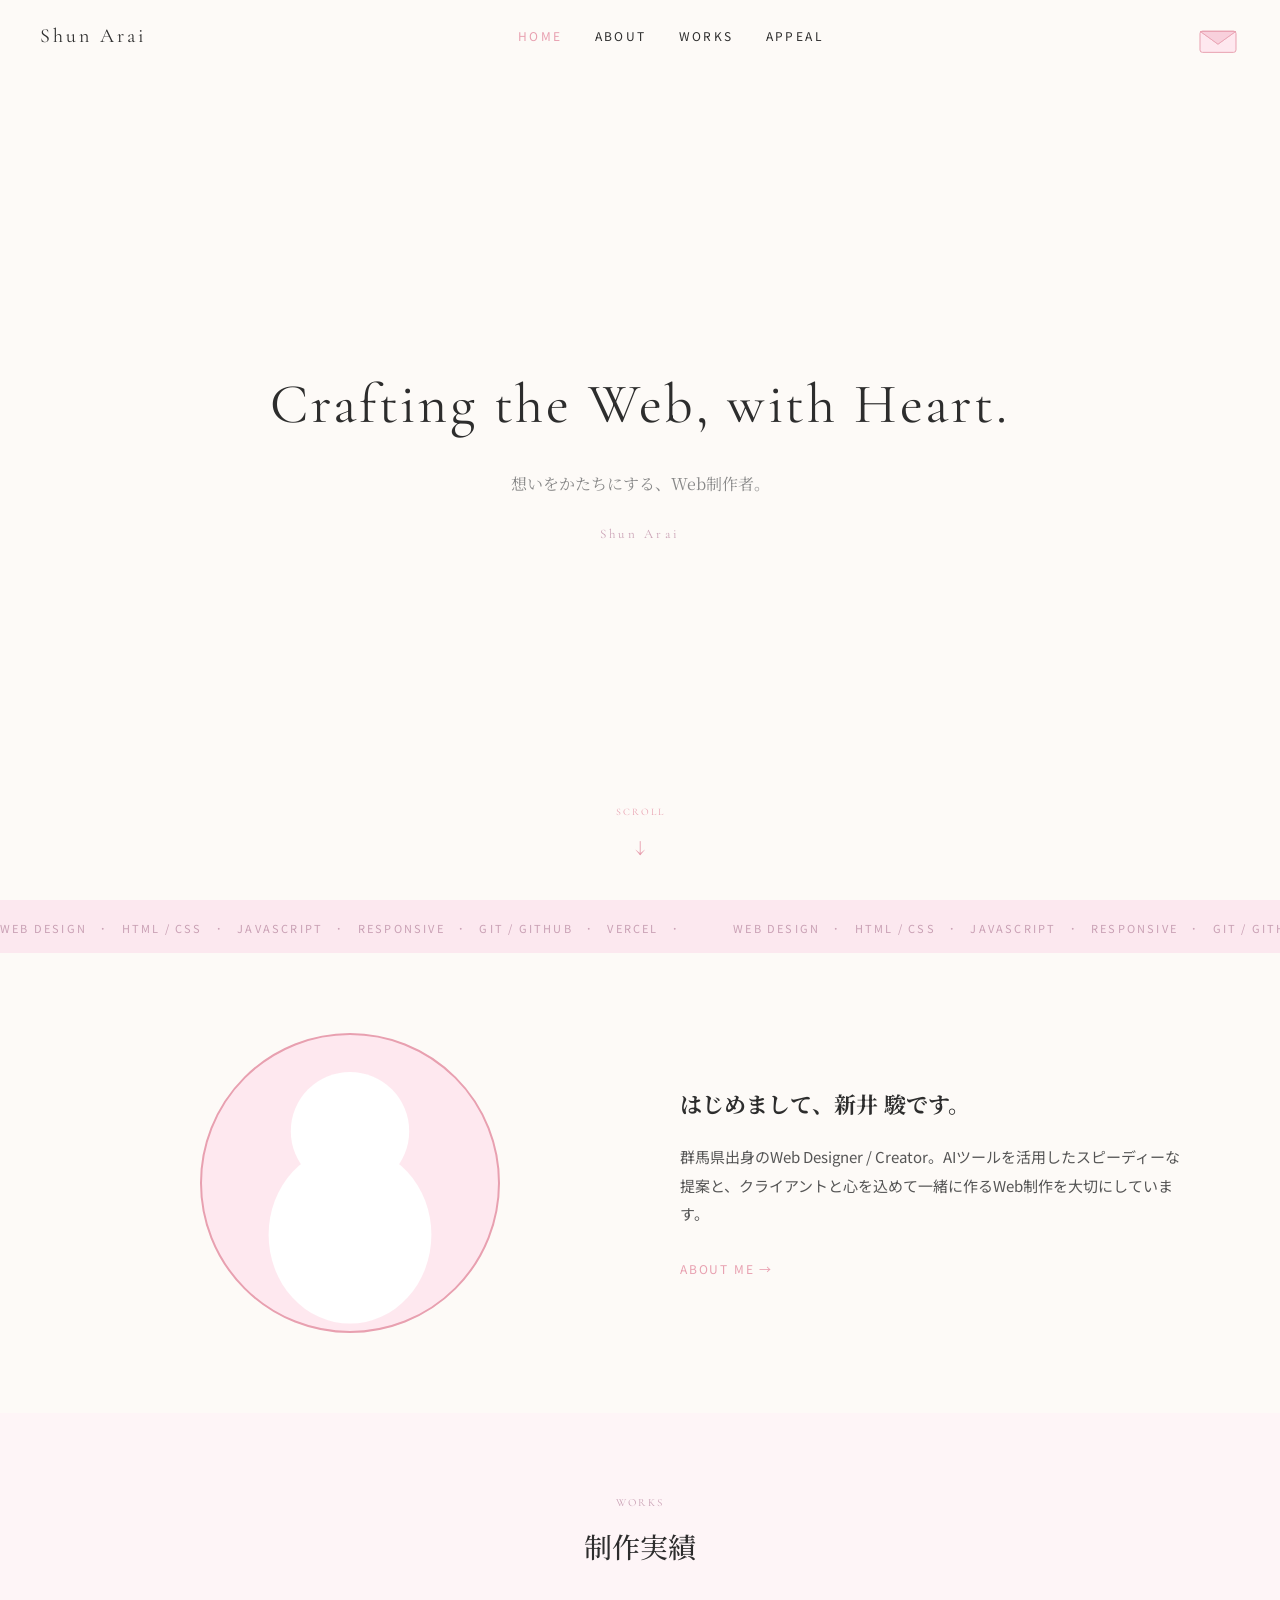
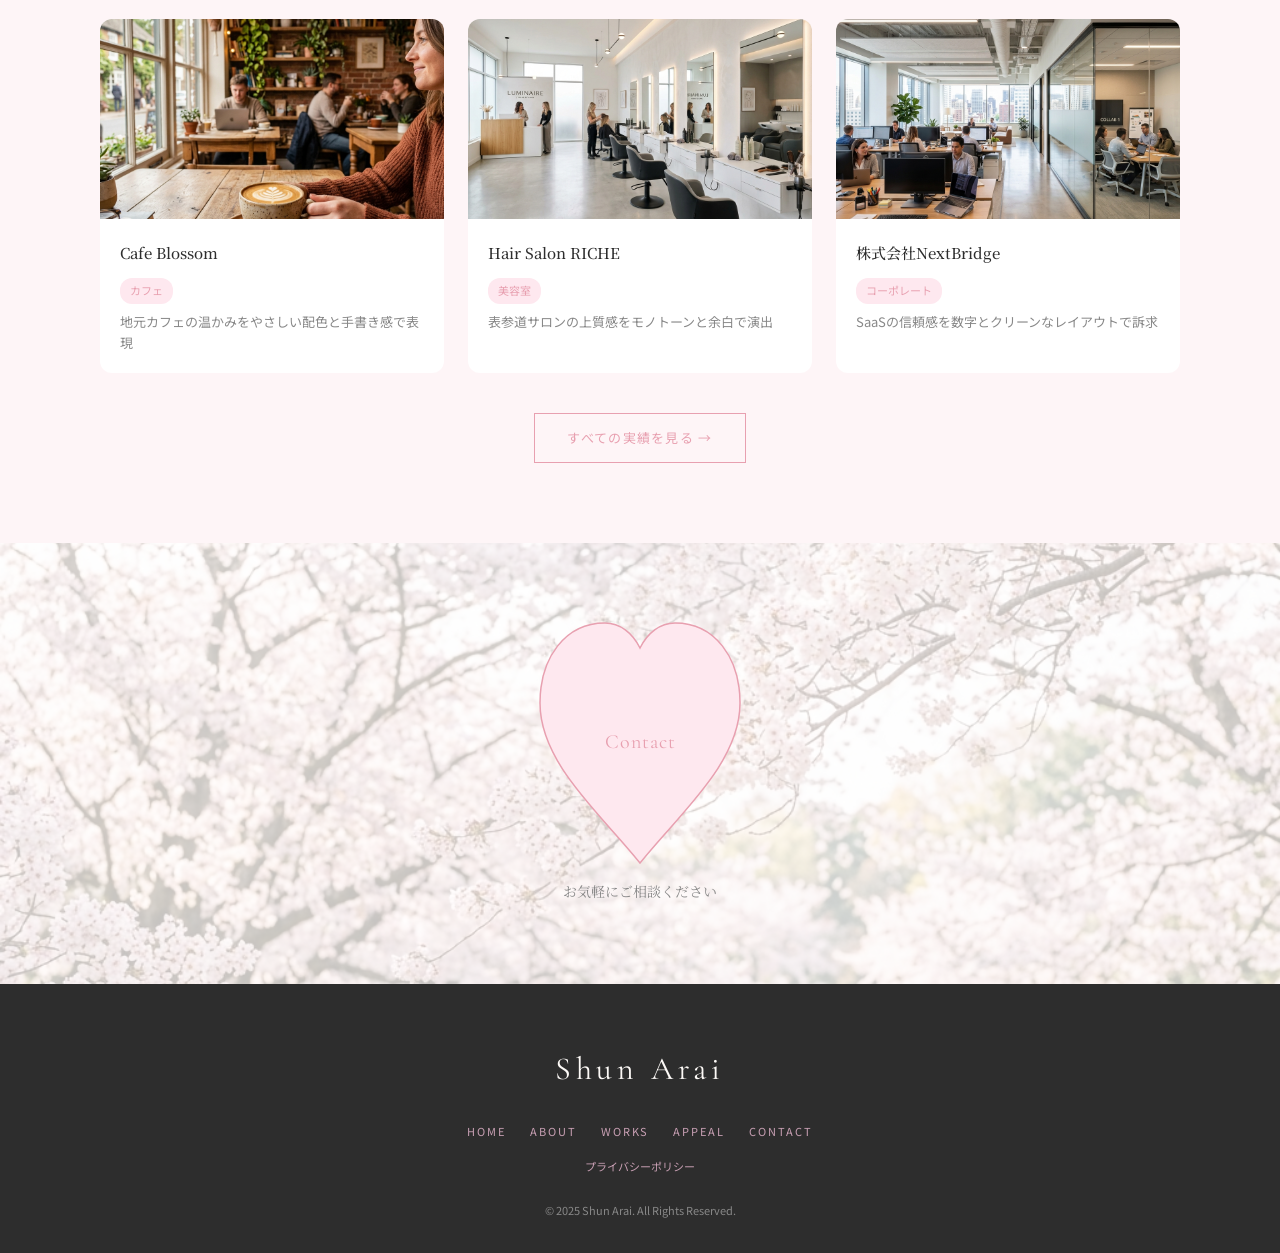
==== commit 1c9ad0cb: "INFOのボタンの仕様を変更" ====
--- a/index.html
+++ b/index.html
@@ -22,17 +22,30 @@
       <a href="appeal.html">APPEAL</a>
     </nav>
     <a href="contact.html" class="header-cta-petal" aria-label="お問い合わせ">
-      <svg viewBox="0 0 50 40" xmlns="http://www.w3.org/2000/svg">
-        <!-- 手紙（一番奥・通常時は封筒の裏に隠れている） -->
-        <rect class="env-letter" x="11" y="14" width="28" height="18" rx="2" fill="#fff" stroke="#E8A0B0" stroke-width="0.8"/>
-        <line class="env-letter" x1="15" y1="20" x2="35" y2="20" stroke="#E8A0B0" stroke-width="0.6" opacity="0.4"/>
-        <line class="env-letter" x1="15" y1="24" x2="31" y2="24" stroke="#E8A0B0" stroke-width="0.6" opacity="0.4"/>
-        <!-- 封筒本体（手紙を覆い隠す） -->
-        <rect x="3" y="12" width="44" height="26" rx="3" fill="#FEE8EF" stroke="#E8A0B0" stroke-width="1.2"/>
-        <!-- 封筒フタの固定輪郭（常に表示） -->
-        <path d="M3.5,12.5 L46.5,12.5 L25,28Z" fill="none" stroke="#E8A0B0" stroke-width="1" stroke-linejoin="round"/>
-        <!-- 封筒フタ（ホバーで上に開く） -->
-        <path class="env-flap" d="M3.5,12.5 L46.5,12.5 L25,28Z" fill="#F8D0DC" stroke="#E8A0B0" stroke-width="1" stroke-linejoin="round"/>
+      <svg viewBox="0 0 50 44" xmlns="http://www.w3.org/2000/svg">
+        <defs>
+          <!-- 手紙の表示範囲（上部=全幅 + 下部=三角に沿う） -->
+          <clipPath id="letter-clip">
+            <path d="M0,0 L50,0 L50,25 L46.5,25 L25,40.5 L3.5,25 L0,25Z"/>
+          </clipPath>
+        </defs>
+        <!-- 封筒本体 -->
+        <rect x="3" y="16" width="44" height="26" rx="3" fill="#FEE8EF" stroke="#E8A0B0" stroke-width="1.2"/>
+        <!-- V字折り目（ホバーで表示） -->
+        <path class="env-fold" d="M3.5,16.5 L25,34 L46.5,16.5" fill="none" stroke="#E8A0B0" stroke-width="0.8" stroke-linejoin="round"/>
+        <!-- 開いたフタ（上向き三角・手紙の後ろ・ホバーで表示） -->
+        <path class="env-flap-open" d="M3.5,16.5 L46.5,16.5 L25,1Z" fill="#F8D0DC" stroke="#E8A0B0" stroke-width="1" stroke-linejoin="round"/>
+        <!-- 手紙グループ（clipPathで三角ギリギリまで表示） -->
+        <g class="env-letter" clip-path="url(#letter-clip)">
+          <rect x="9" y="16" width="32" height="120" rx="2" fill="#fff" stroke="#E8A0B0" stroke-width="0.8"/>
+          <line x1="14" y1="22" x2="36" y2="22" stroke="#E8A0B0" stroke-width="0.5" opacity="0.5"/>
+          <line x1="14" y1="27" x2="36" y2="27" stroke="#E8A0B0" stroke-width="0.5" opacity="0.5"/>
+          <line x1="14" y1="32" x2="32" y2="32" stroke="#E8A0B0" stroke-width="0.5" opacity="0.5"/>
+        </g>
+        <!-- 封筒フタの固定輪郭（ホバーで消える） -->
+        <path class="env-outline" d="M3.5,16.5 L46.5,16.5 L25,32Z" fill="none" stroke="#E8A0B0" stroke-width="1" stroke-linejoin="round"/>
+        <!-- 閉じたフタ（ホバーで消える） -->
+        <path class="env-flap" d="M3.5,16.5 L46.5,16.5 L25,32Z" fill="#F8D0DC" stroke="#E8A0B0" stroke-width="1" stroke-linejoin="round"/>
       </svg>
     </a>
     <!-- SPハンバーガー -->
@@ -70,10 +83,10 @@
   <!-- ========== 横スクロールテキスト帯 ========== -->
   <div class="marquee">
     <div class="marquee-inner">
-      <span>WEB DESIGN　･　HTML / CSS　･　JAVASCRIPT　･　RESPONSIVE　･　</span>
-      <span>WEB DESIGN　･　HTML / CSS　･　JAVASCRIPT　･　RESPONSIVE　･　</span>
-      <span>WEB DESIGN　･　HTML / CSS　･　JAVASCRIPT　･　RESPONSIVE　･　</span>
-      <span>WEB DESIGN　･　HTML / CSS　･　JAVASCRIPT　･　RESPONSIVE　･　</span>
+      <span>WEB DESIGN　･　HTML / CSS　･　JAVASCRIPT　･　RESPONSIVE　･　GIT / GITHUB　･　VERCEL　･　</span>
+      <span>WEB DESIGN　･　HTML / CSS　･　JAVASCRIPT　･　RESPONSIVE　･　GIT / GITHUB　･　VERCEL　･　</span>
+      <span>WEB DESIGN　･　HTML / CSS　･　JAVASCRIPT　･　RESPONSIVE　･　GIT / GITHUB　･　VERCEL　･　</span>
+      <span>WEB DESIGN　･　HTML / CSS　･　JAVASCRIPT　･　RESPONSIVE　･　GIT / GITHUB　･　VERCEL　･　</span>
     </div>
   </div>
 
--- a/style.css
+++ b/style.css
@@ -204,23 +204,53 @@
   overflow: visible;
 }
 
-/* 手紙（ホバーで上に飛び出す） */
+/* 手紙（通常時は透明、ホバーで前面に出現＋上にスライド） */
 .env-letter {
-  transition: transform 0.4s cubic-bezier(.34, 1.56, .64, 1);
-}
-
-/* 封筒フタ（閉じた状態＝下向き、ホバーで上に開く） */
+  opacity: 0;
+  transition: opacity 0.3s ease, transform 0.4s cubic-bezier(.34, 1.56, .64, 1);
+}
+
+/* V字折り目（通常時は透明、ホバーで表示） */
+.env-fold {
+  opacity: 0;
+  transition: opacity 0.3s ease;
+}
+
+/* 開いたフタ（上向き三角・手紙の後ろ・通常時透明） */
+.env-flap-open {
+  opacity: 0;
+  transition: opacity 0.3s ease;
+}
+
+/* 固定輪郭（ホバーでフェードアウト） */
+.env-outline {
+  transition: opacity 0.3s ease;
+}
+
+/* 閉じたフタ（通常時表示、ホバーで消える） */
 .env-flap {
-  transition: transform 0.35s ease;
-  transform-origin: 25px 12px;
+  transition: opacity 0.3s ease;
 }
 
 .header-cta-petal:hover .env-letter {
+  opacity: 1;
   transform: translateY(-8px);
 }
 
+.header-cta-petal:hover .env-fold {
+  opacity: 1;
+}
+
+.header-cta-petal:hover .env-flap-open {
+  opacity: 1;
+}
+
+.header-cta-petal:hover .env-outline {
+  opacity: 0;
+}
+
 .header-cta-petal:hover .env-flap {
-  transform: rotateX(180deg);
+  opacity: 0;
 }
 
 /* ハンバーガーボタン */
@@ -935,6 +965,7 @@
   display: flex;
   flex-direction: column;
   align-items: center;
+  padding-top: 8px;
   /* ふわふわ揺れアニメーション */
   animation: petalFloat 4s ease-in-out infinite;
 }
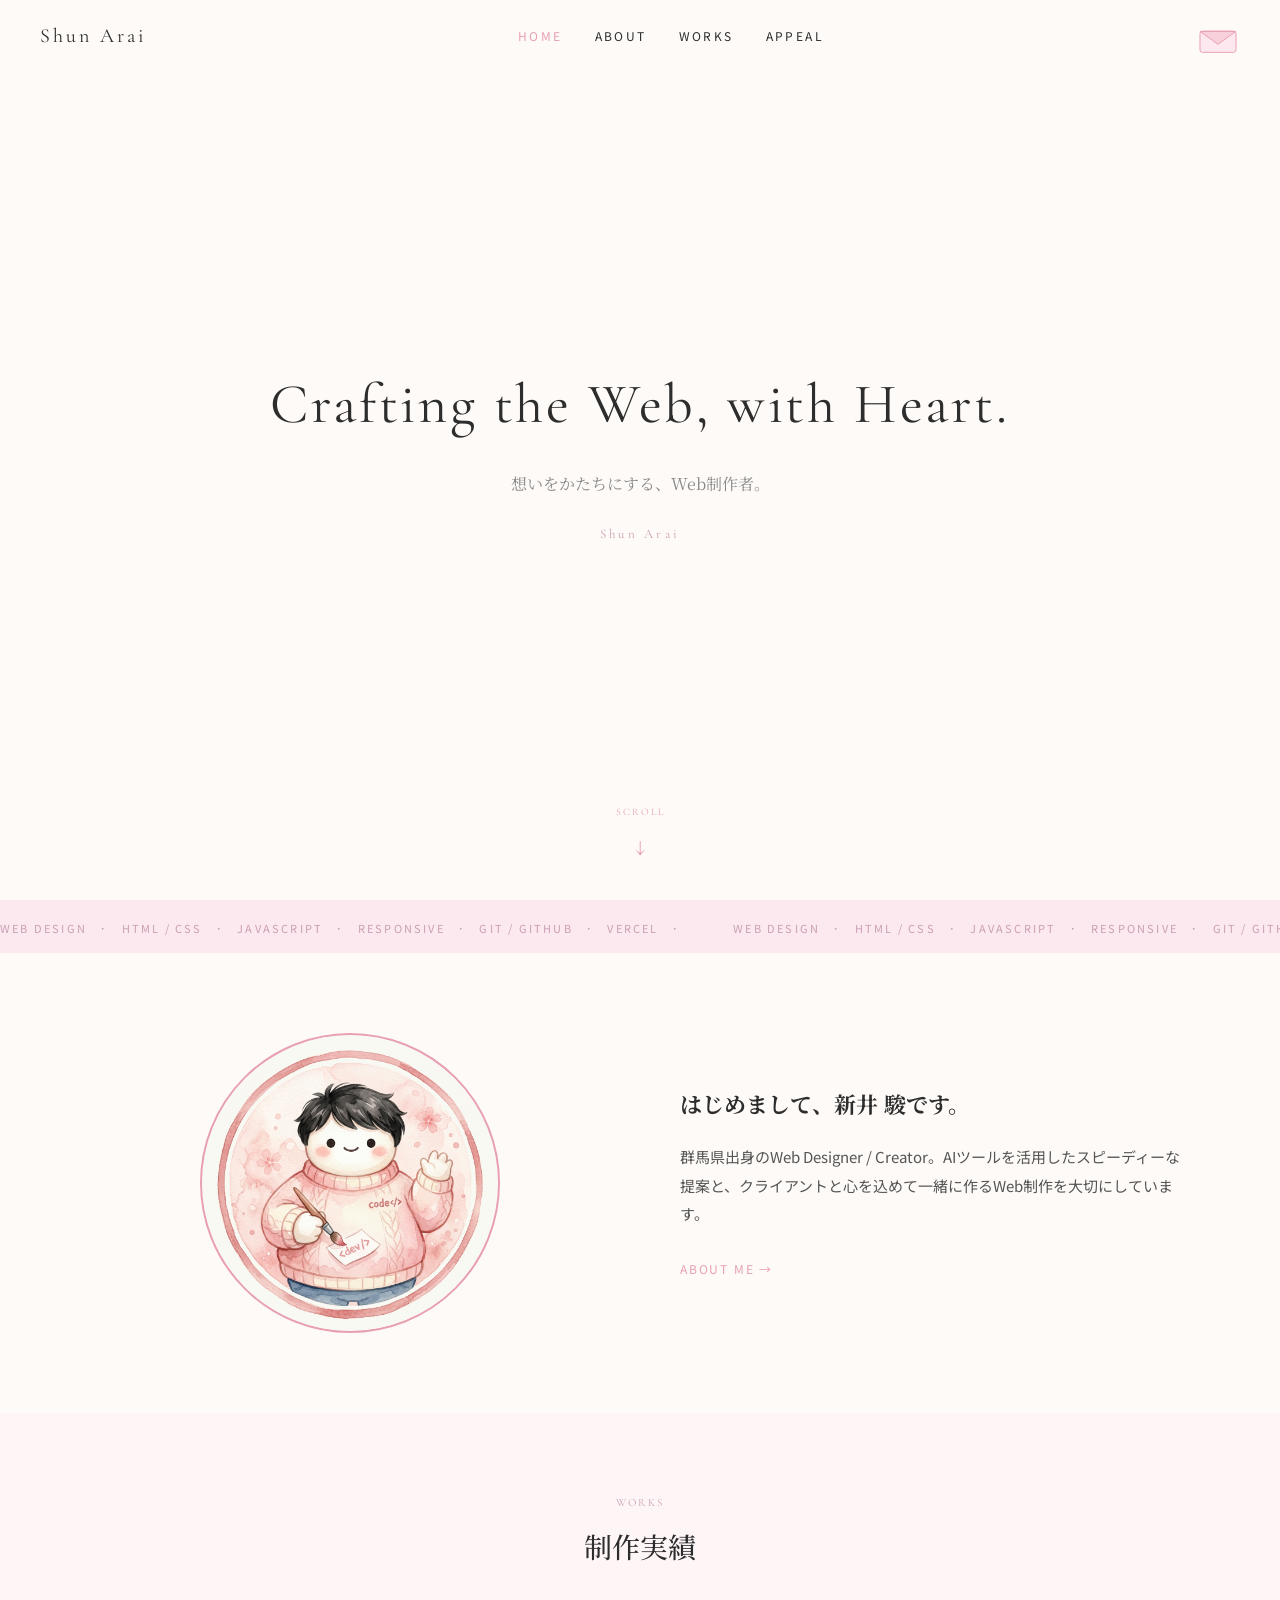
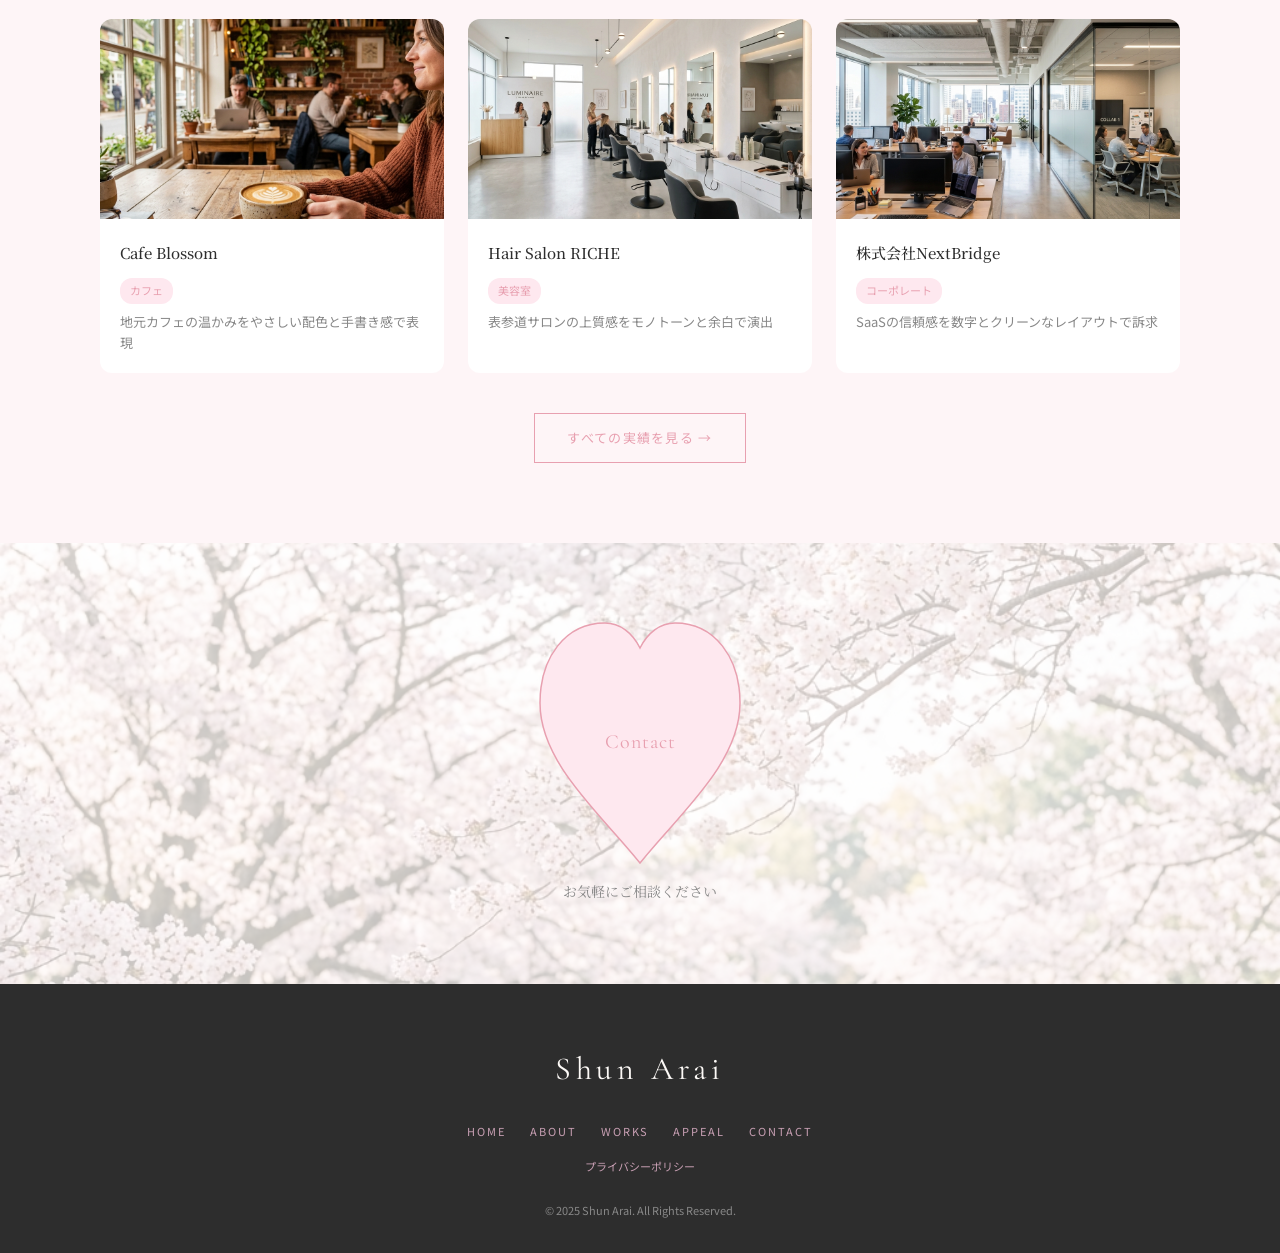
==== commit 56d3e57b: "プロフィールアイコンの変更" ====
--- a/index.html
+++ b/index.html
@@ -5,7 +5,7 @@
   <meta name="viewport" content="width=device-width, initial-scale=1.0">
   <meta name="description" content="新井 駿（Shun Arai）のポートフォリオサイト。AIツールを活用したスピーディーなWeb制作で、想いをかたちにします。">
   <title>新井 駿 | Web制作者のポートフォリオ</title>
-  <link rel="icon" type="image/svg+xml" href="data:image/svg+xml,%3Csvg viewBox='0 0 40 48' xmlns='http://www.w3.org/2000/svg'%3E%3Cpath d='M20 48 C12 38 0 28 0 16 C0 7 5 0 13 0 C16 0 18.5 2 20 5 C21.5 2 24 0 27 0 C35 0 40 7 40 16 C40 28 28 38 20 48Z' fill='%23E8A0B0'/%3E%3C/svg%3E">
+  <link rel="icon" type="image/png" href="images/favicon.png">
   <link rel="stylesheet" href="style.css">
 </head>
 <body>
@@ -56,11 +56,12 @@
 
   <!-- SPオーバーレイメニュー -->
   <div class="sp-menu" id="sp-menu">
+    <button class="sp-menu-close" id="sp-menu-close" aria-label="メニューを閉じる">&times;</button>
     <a href="index.html" class="is-active">HOME</a>
     <a href="about.html">ABOUT</a>
     <a href="works.html">WORKS</a>
     <a href="appeal.html">APPEAL</a>
-    <a href="contact.html">INFO</a>
+    <a href="contact.html">CONTACT</a>
   </div>
 
   <!-- ========== ヒーローセクション ========== -->
@@ -97,13 +98,7 @@
         <!-- 左：プロフィール写真プレースホルダー -->
         <div class="intro-photo">
           <div class="profile-photo profile-photo--large">
-            <!-- ベイマックス風シルエットSVG（後で img に差し替え可能） -->
-            <svg viewBox="0 0 200 200" xmlns="http://www.w3.org/2000/svg" aria-label="プロフィール写真プレースホルダー">
-              <!-- 体（楕円） -->
-              <ellipse cx="100" cy="135" rx="55" ry="60" fill="#fff"/>
-              <!-- 頭（円） -->
-              <circle cx="100" cy="65" r="40" fill="#fff"/>
-            </svg>
+            <img src="images/profile_avatar.png" alt="新井 駿 プロフィールアイコン" style="width:100%;height:100%;object-fit:cover;border-radius:50%;">
           </div>
         </div>
         <!-- 右：テキスト -->
@@ -124,32 +119,32 @@
 
       <div class="works-grid fade-in">
         <!-- カード1: Cafe Blossom -->
-        <div class="card">
+        <a href="https://cafe-blossom-seven.vercel.app/" target="_blank" rel="noopener noreferrer" class="card">
           <img src="images/works_cafe.jpg" alt="Cafe Blossom" class="card-thumbnail" loading="lazy">
           <div class="card-body">
             <h3 class="card-name">Cafe Blossom</h3>
             <span class="card-tag">カフェ</span>
             <p class="card-comment">地元カフェの温かみをやさしい配色と手書き感で表現</p>
           </div>
-        </div>
+        </a>
         <!-- カード2: Hair Salon RICHE -->
-        <div class="card">
+        <a href="https://hair-salon-riche-lu4o.vercel.app/" target="_blank" rel="noopener noreferrer" class="card">
           <img src="images/works_salon.jpg" alt="Hair Salon RICHE" class="card-thumbnail" loading="lazy">
           <div class="card-body">
             <h3 class="card-name">Hair Salon RICHE</h3>
             <span class="card-tag">美容室</span>
             <p class="card-comment">表参道サロンの上質感をモノトーンと余白で演出</p>
           </div>
-        </div>
+        </a>
         <!-- カード3: NextBridge -->
-        <div class="card">
+        <a href="https://next-bridge-nkek.vercel.app/" target="_blank" rel="noopener noreferrer" class="card">
           <img src="images/works_corporate.jpg" alt="株式会社NextBridge" class="card-thumbnail" loading="lazy">
           <div class="card-body">
             <h3 class="card-name">株式会社NextBridge</h3>
             <span class="card-tag">コーポレート</span>
             <p class="card-comment">SaaSの信頼感を数字とクリーンなレイアウトで訴求</p>
           </div>
-        </div>
+        </a>
       </div>
 
       <div style="text-align:center;margin-top:40px;" class="fade-in">
@@ -196,8 +191,6 @@
     <p class="footer-copy">© 2025 Shun Arai. All Rights Reserved.</p>
   </footer>
 
-  <!-- SP固定お問い合わせボタン -->
-  <a href="contact.html" class="sp-fixed-cta">お問い合わせ</a>
 
   <script src="script.js"></script>
 </body>
--- a/style.css
+++ b/style.css
@@ -302,6 +302,26 @@
   gap: 32px;
 }
 
+/* SP閉じるボタン */
+.sp-menu-close {
+  position: absolute;
+  top: 20px;
+  right: 24px;
+  background: none;
+  border: none;
+  font-size: 36px;
+  color: var(--text-main);
+  cursor: pointer;
+  line-height: 1;
+  z-index: 1100;
+  transition: color 0.3s ease, transform 0.3s ease;
+}
+
+.sp-menu-close:hover {
+  color: var(--sakura-pink);
+  transform: rotate(90deg);
+}
+
 .sp-menu.is-open {
   display: flex;
 }
@@ -796,6 +816,19 @@
   display: grid;
   grid-template-columns: repeat(3, 1fr);
   gap: 24px;
+}
+
+/* カードリンク（aタグ化対応） */
+a.card {
+  text-decoration: none;
+  color: inherit;
+  display: block;
+  transition: transform 0.3s ease, box-shadow 0.3s ease;
+}
+
+a.card:hover {
+  transform: translateY(-4px);
+  box-shadow: 0 8px 24px rgba(0, 0, 0, 0.08);
 }
 
 /* ============================================
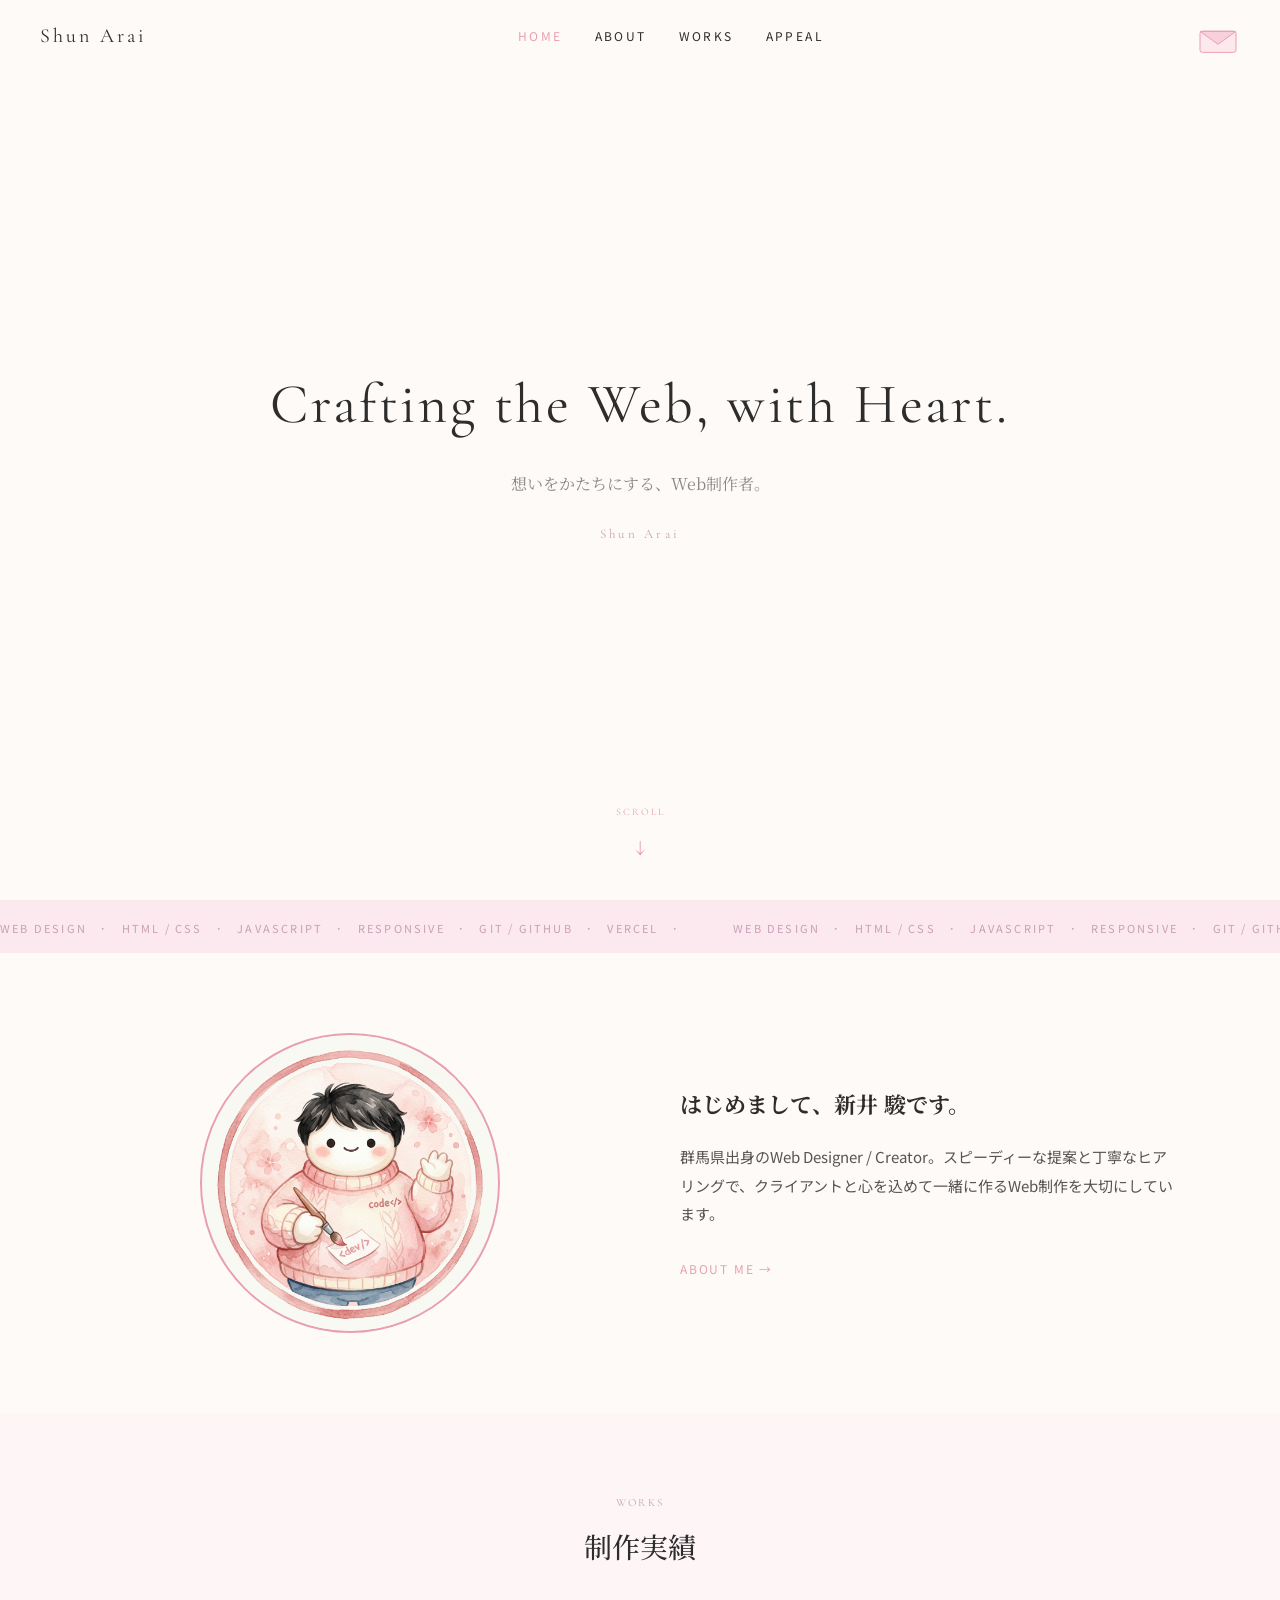
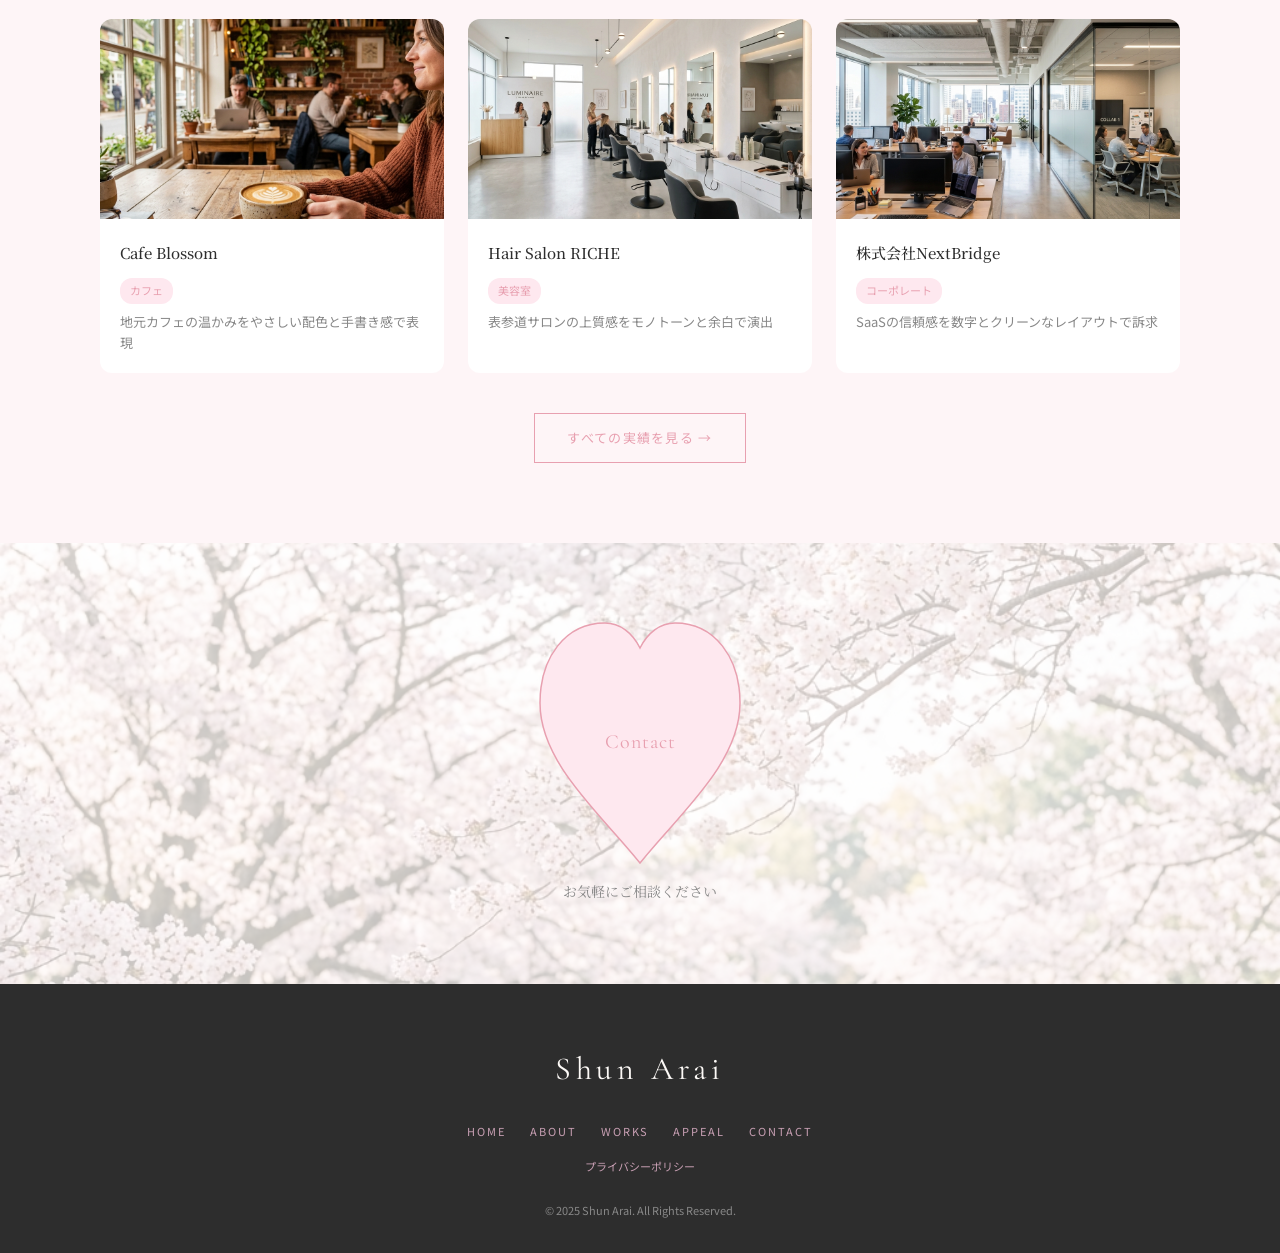
==== commit 7c59c621: "文章の変更" ====
--- a/index.html
+++ b/index.html
@@ -104,7 +104,7 @@
         <!-- 右：テキスト -->
         <div class="intro-text">
           <h2 style="font-family:var(--font-serif);font-size:22px;color:var(--text-main);margin-bottom:20px;">はじめまして、新井 駿です。</h2>
-          <p style="font-family:var(--font-sans);font-size:15px;line-height:1.9;color:var(--text-sub);margin-bottom:24px;">群馬県出身のWeb Designer / Creator。AIツールを活用したスピーディーな提案と、クライアントと心を込めて一緒に作るWeb制作を大切にしています。</p>
+          <p style="font-family:var(--font-sans);font-size:15px;line-height:1.9;color:var(--text-sub);margin-bottom:24px;">群馬県出身のWeb Designer / Creator。スピーディーな提案と丁寧なヒアリングで、クライアントと心を込めて一緒に作るWeb制作を大切にしています。</p>
           <a href="about.html" class="text-link">ABOUT ME →</a>
         </div>
       </div>
